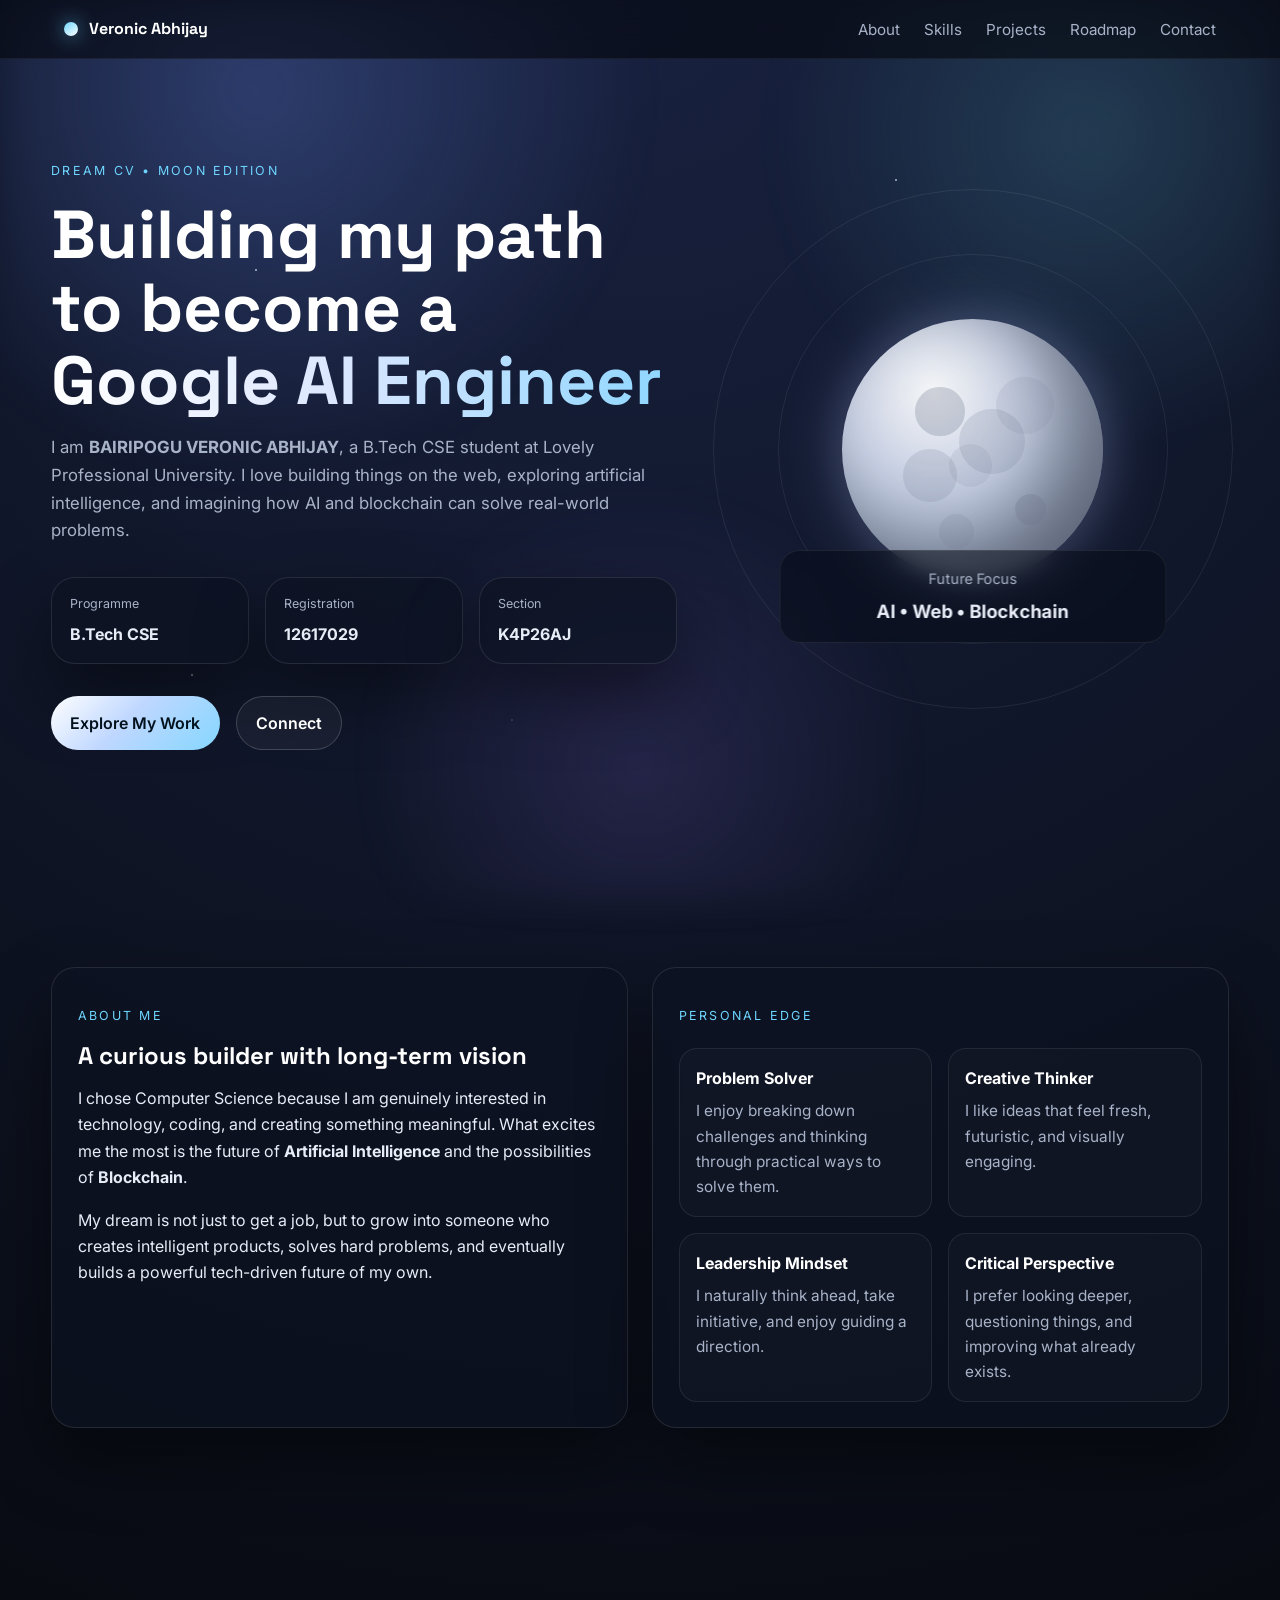
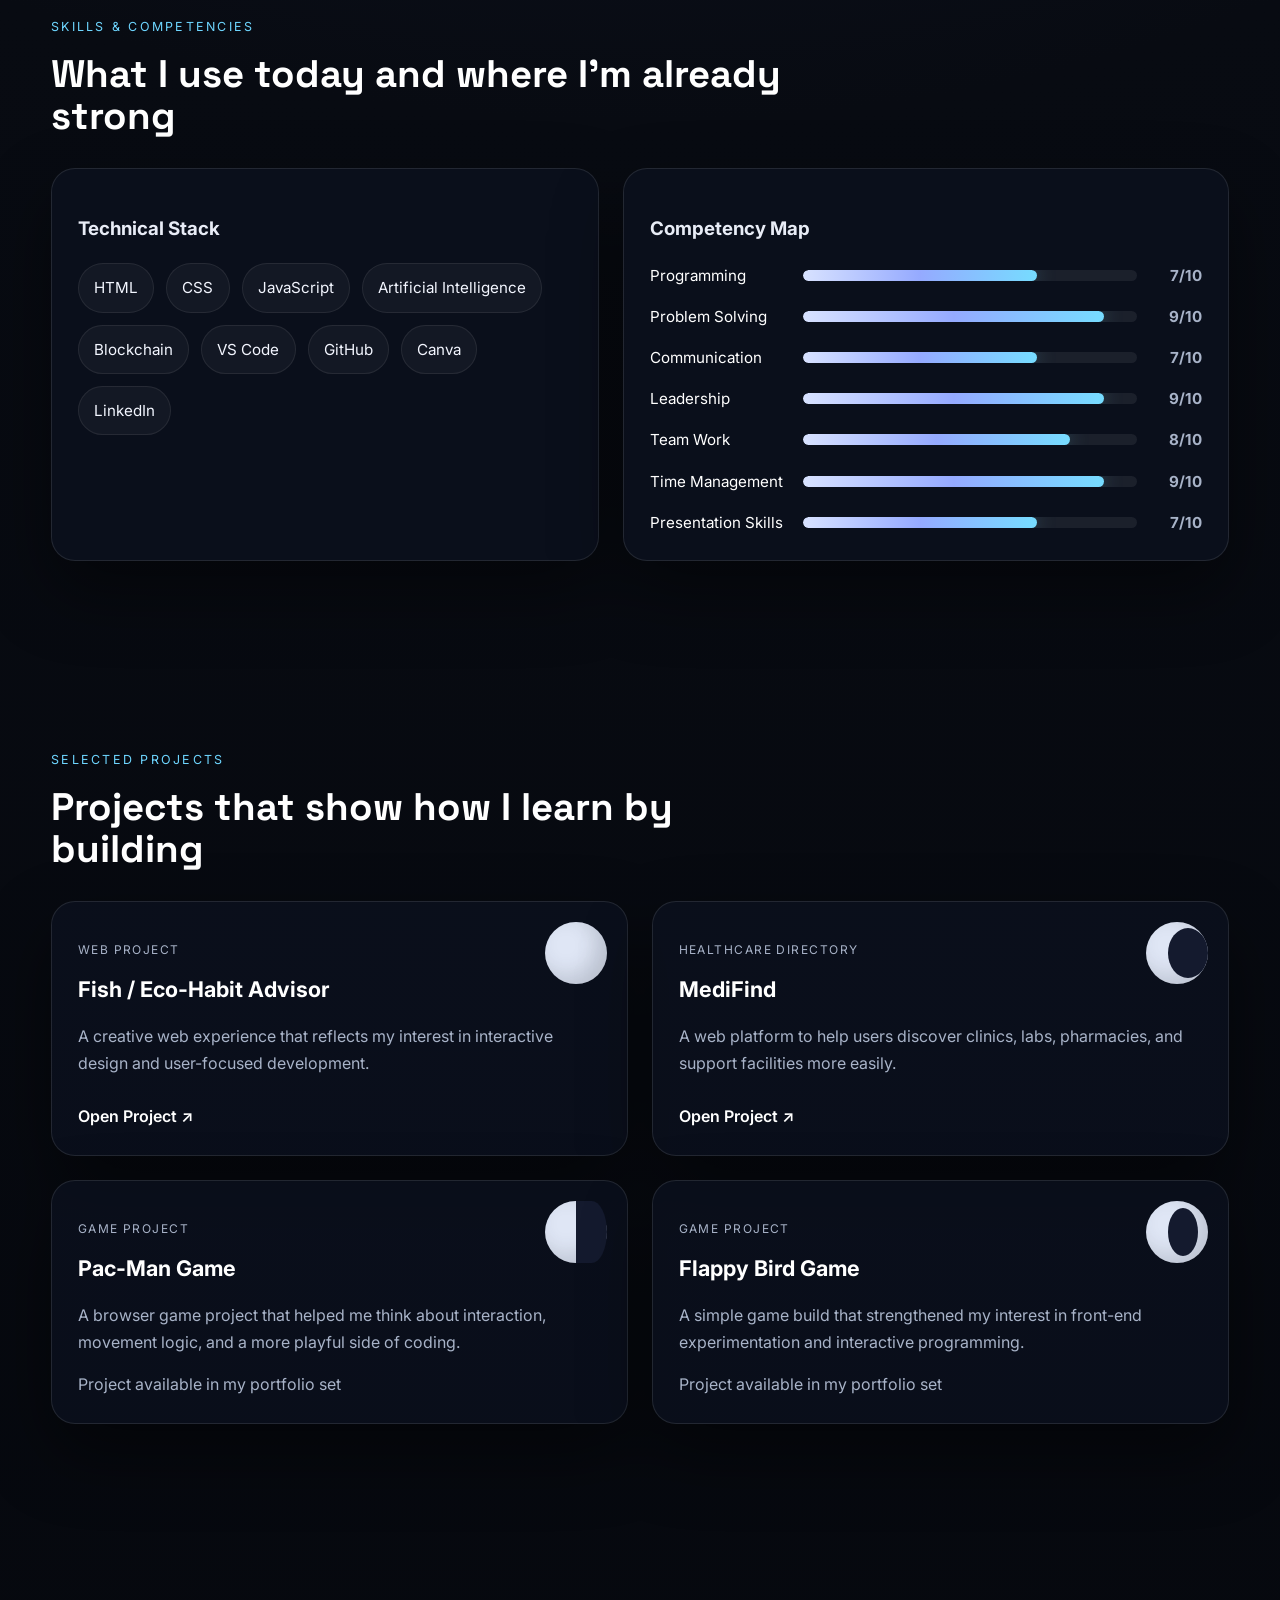
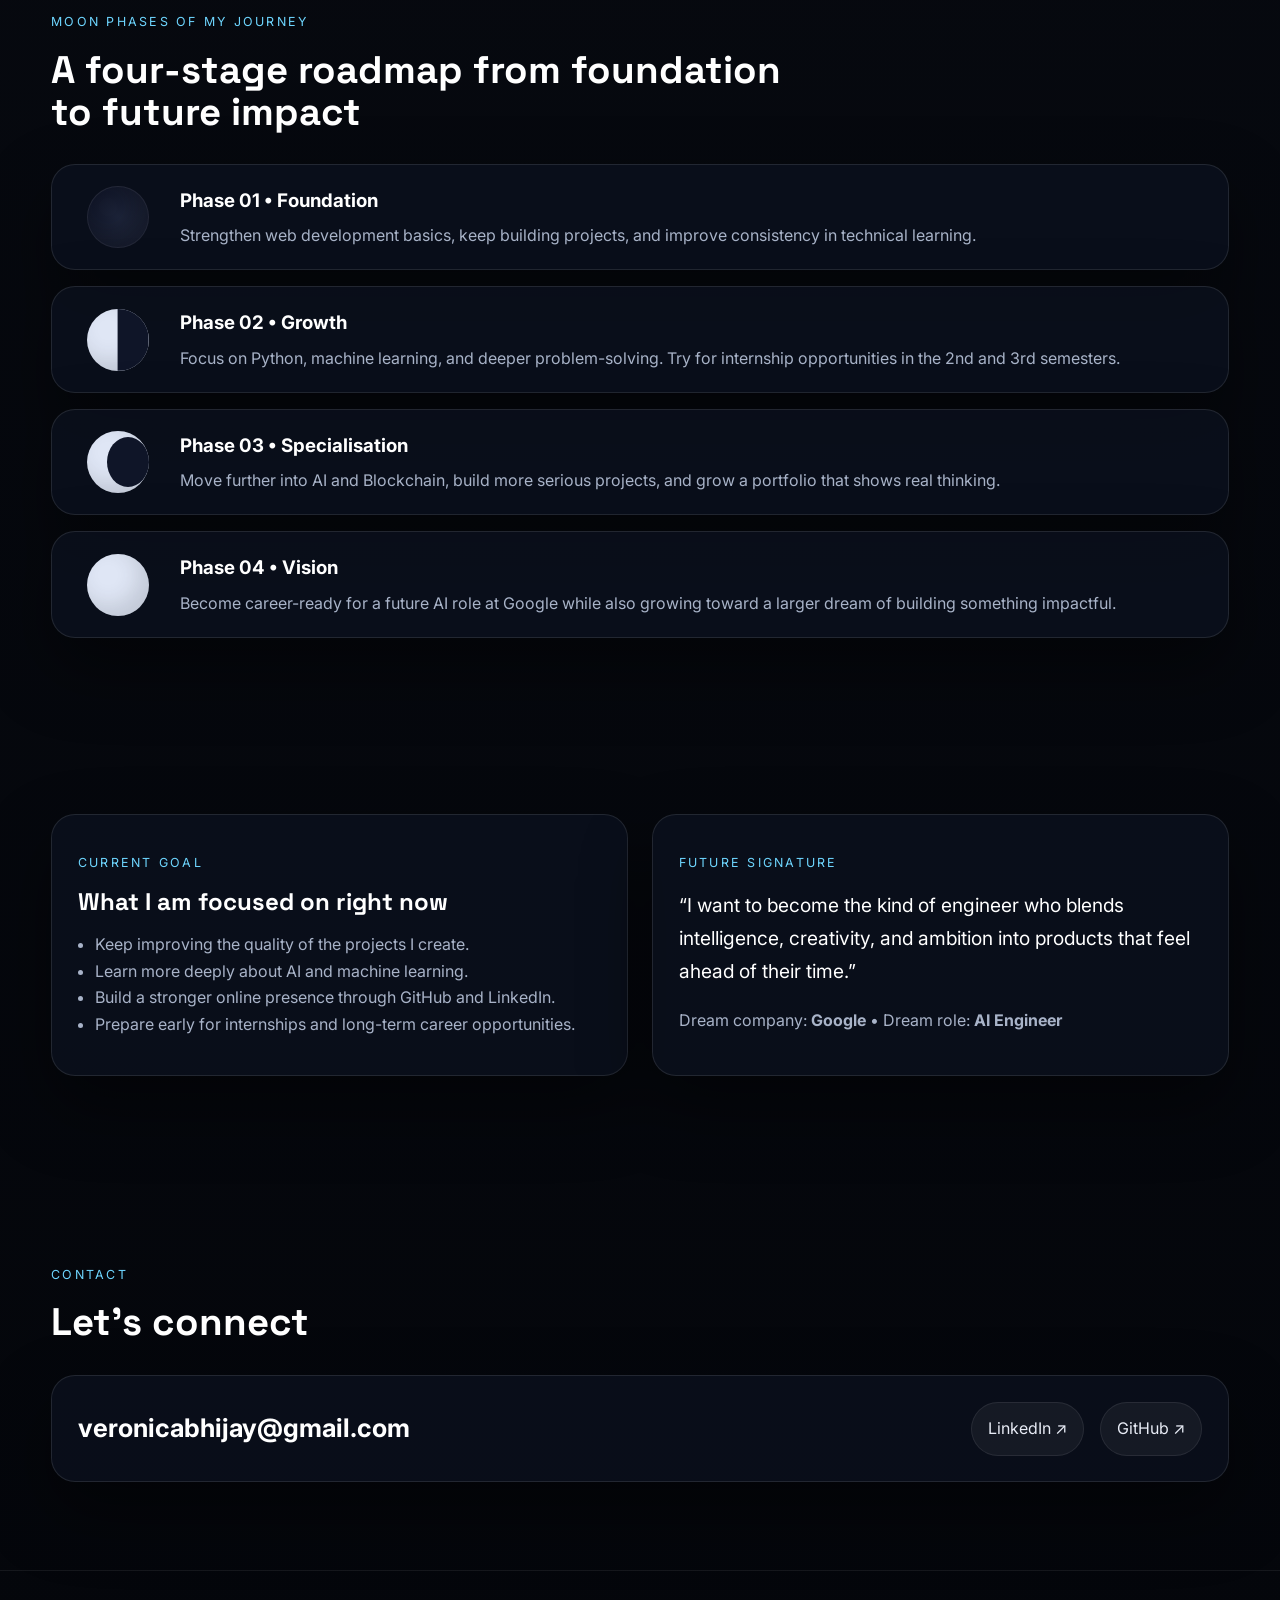
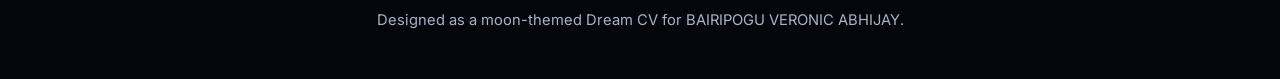
==== moon-cv/index.html @ c27b859c "Publish Veronic's Moon CV portfolio on GitHub Pages" ====
<!DOCTYPE html>
<html lang="en">
<head>
  <meta charset="UTF-8" />
  <meta name="viewport" content="width=device-width, initial-scale=1.0" />
  <title>Veronic Abhijay | Moon CV</title>
  <meta name="description" content="A moon-themed personal CV website for Bairipogu Veronic Abhijay, aspiring AI Engineer." />
  <link rel="preconnect" href="https://fonts.googleapis.com">
  <link rel="preconnect" href="https://fonts.gstatic.com" crossorigin>
  <link href="https://fonts.googleapis.com/css2?family=Inter:wght@300;400;500;600;700;800&family=Space+Grotesk:wght@500;700&display=swap" rel="stylesheet">
  <link rel="stylesheet" href="styles.css" />
</head>
<body>
  <div class="starfield"></div>
  <div class="nebula"></div>

  <header class="site-header">
    <a href="#home" class="brand">
      <span class="brand-dot"></span>
      <span>Veronic Abhijay</span>
    </a>
    <button class="nav-toggle" aria-label="Open menu">☰</button>
    <nav class="nav">
      <a href="#about">About</a>
      <a href="#skills">Skills</a>
      <a href="#projects">Projects</a>
      <a href="#roadmap">Roadmap</a>
      <a href="#contact">Contact</a>
    </nav>
  </header>

  <main>
    <section class="hero section" id="home">
      <div class="hero-copy reveal">
        <p class="eyebrow">Dream CV • Moon Edition</p>
        <h1>
          Building my path to become a
          <span>Google AI Engineer</span>
        </h1>
        <p class="lead">
          I am <strong>BAIRIPOGU VERONIC ABHIJAY</strong>, a B.Tech CSE student at Lovely Professional University.
          I love building things on the web, exploring artificial intelligence, and imagining how AI and blockchain can solve real-world problems.
        </p>
        <div class="hero-meta">
          <div>
            <span class="meta-label">Programme</span>
            <strong>B.Tech CSE</strong>
          </div>
          <div>
            <span class="meta-label">Registration</span>
            <strong>12617029</strong>
          </div>
          <div>
            <span class="meta-label">Section</span>
            <strong>K4P26AJ</strong>
          </div>
        </div>
        <div class="hero-actions">
          <a class="btn btn-primary" href="#projects">Explore My Work</a>
          <a class="btn btn-secondary" href="#contact">Connect</a>
        </div>
      </div>

      <div class="moon-stage reveal">
        <div class="orbital-ring orbital-ring-1"></div>
        <div class="orbital-ring orbital-ring-2"></div>
        <div class="moon-card">
          <div class="moon-glow"></div>
          <div class="moon"></div>
          <div class="moon-caption">
            <p>Future Focus</p>
            <h2>AI • Web • Blockchain</h2>
          </div>
        </div>
      </div>
    </section>

    <section class="section split-section" id="about">
      <div class="panel reveal">
        <p class="eyebrow">About Me</p>
        <h2>A curious builder with long-term vision</h2>
        <p>
          I chose Computer Science because I am genuinely interested in technology, coding, and creating something meaningful.
          What excites me the most is the future of <strong>Artificial Intelligence</strong> and the possibilities of <strong>Blockchain</strong>.
        </p>
        <p>
          My dream is not just to get a job, but to grow into someone who creates intelligent products, solves hard problems,
          and eventually builds a powerful tech-driven future of my own.
        </p>
      </div>
      <div class="panel reveal">
        <p class="eyebrow">Personal Edge</p>
        <div class="trait-grid">
          <article>
            <h3>Problem Solver</h3>
            <p>I enjoy breaking down challenges and thinking through practical ways to solve them.</p>
          </article>
          <article>
            <h3>Creative Thinker</h3>
            <p>I like ideas that feel fresh, futuristic, and visually engaging.</p>
          </article>
          <article>
            <h3>Leadership Mindset</h3>
            <p>I naturally think ahead, take initiative, and enjoy guiding a direction.</p>
          </article>
          <article>
            <h3>Critical Perspective</h3>
            <p>I prefer looking deeper, questioning things, and improving what already exists.</p>
          </article>
        </div>
      </div>
    </section>

    <section class="section" id="skills">
      <div class="section-head reveal">
        <p class="eyebrow">Skills & Competencies</p>
        <h2>What I use today and where I’m already strong</h2>
      </div>
      <div class="skills-layout">
        <div class="panel reveal">
          <h3>Technical Stack</h3>
          <div class="tags">
            <span>HTML</span>
            <span>CSS</span>
            <span>JavaScript</span>
            <span>Artificial Intelligence</span>
            <span>Blockchain</span>
            <span>VS Code</span>
            <span>GitHub</span>
            <span>Canva</span>
            <span>LinkedIn</span>
          </div>
        </div>
        <div class="panel reveal">
          <h3>Competency Map</h3>
          <div class="bars">
            <div class="bar"><span>Programming</span><div><i style="width:70%"></i></div><strong>7/10</strong></div>
            <div class="bar"><span>Problem Solving</span><div><i style="width:90%"></i></div><strong>9/10</strong></div>
            <div class="bar"><span>Communication</span><div><i style="width:70%"></i></div><strong>7/10</strong></div>
            <div class="bar"><span>Leadership</span><div><i style="width:90%"></i></div><strong>9/10</strong></div>
            <div class="bar"><span>Team Work</span><div><i style="width:80%"></i></div><strong>8/10</strong></div>
            <div class="bar"><span>Time Management</span><div><i style="width:90%"></i></div><strong>9/10</strong></div>
            <div class="bar"><span>Presentation Skills</span><div><i style="width:70%"></i></div><strong>7/10</strong></div>
          </div>
        </div>
      </div>
    </section>

    <section class="section" id="projects">
      <div class="section-head reveal">
        <p class="eyebrow">Selected Projects</p>
        <h2>Projects that show how I learn by building</h2>
      </div>
      <div class="project-grid">
        <article class="project-card reveal">
          <div class="project-phase phase-full"></div>
          <p class="project-type">Web Project</p>
          <h3>Fish / Eco-Habit Advisor</h3>
          <p>A creative web experience that reflects my interest in interactive design and user-focused development.</p>
          <a href="https://fish-mauve.vercel.app" target="_blank" rel="noreferrer">Open Project ↗</a>
        </article>
        <article class="project-card reveal">
          <div class="project-phase phase-gibbous"></div>
          <p class="project-type">Healthcare Directory</p>
          <h3>MediFind</h3>
          <p>A web platform to help users discover clinics, labs, pharmacies, and support facilities more easily.</p>
          <a href="https://nic7l.github.io/medifind/index.html" target="_blank" rel="noreferrer">Open Project ↗</a>
        </article>
        <article class="project-card reveal">
          <div class="project-phase phase-half"></div>
          <p class="project-type">Game Project</p>
          <h3>Pac-Man Game</h3>
          <p>A browser game project that helped me think about interaction, movement logic, and a more playful side of coding.</p>
          <span class="muted">Project available in my portfolio set</span>
        </article>
        <article class="project-card reveal">
          <div class="project-phase phase-crescent"></div>
          <p class="project-type">Game Project</p>
          <h3>Flappy Bird Game</h3>
          <p>A simple game build that strengthened my interest in front-end experimentation and interactive programming.</p>
          <span class="muted">Project available in my portfolio set</span>
        </article>
      </div>
    </section>

    <section class="section" id="roadmap">
      <div class="section-head reveal">
        <p class="eyebrow">Moon Phases of My Journey</p>
        <h2>A four-stage roadmap from foundation to future impact</h2>
      </div>
      <div class="timeline">
        <article class="timeline-step reveal">
          <div class="timeline-moon moon-new"></div>
          <div>
            <h3>Phase 01 • Foundation</h3>
            <p>Strengthen web development basics, keep building projects, and improve consistency in technical learning.</p>
          </div>
        </article>
        <article class="timeline-step reveal">
          <div class="timeline-moon moon-quarter"></div>
          <div>
            <h3>Phase 02 • Growth</h3>
            <p>Focus on Python, machine learning, and deeper problem-solving. Try for internship opportunities in the 2nd and 3rd semesters.</p>
          </div>
        </article>
        <article class="timeline-step reveal">
          <div class="timeline-moon moon-gibbous"></div>
          <div>
            <h3>Phase 03 • Specialisation</h3>
            <p>Move further into AI and Blockchain, build more serious projects, and grow a portfolio that shows real thinking.</p>
          </div>
        </article>
        <article class="timeline-step reveal">
          <div class="timeline-moon moon-full"></div>
          <div>
            <h3>Phase 04 • Vision</h3>
            <p>Become career-ready for a future AI role at Google while also growing toward a larger dream of building something impactful.</p>
          </div>
        </article>
      </div>
    </section>

    <section class="section split-section">
      <div class="panel reveal">
        <p class="eyebrow">Current Goal</p>
        <h2>What I am focused on right now</h2>
        <ul class="clean-list">
          <li>Keep improving the quality of the projects I create.</li>
          <li>Learn more deeply about AI and machine learning.</li>
          <li>Build a stronger online presence through GitHub and LinkedIn.</li>
          <li>Prepare early for internships and long-term career opportunities.</li>
        </ul>
      </div>
      <div class="panel reveal">
        <p class="eyebrow">Future Signature</p>
        <blockquote>
          “I want to become the kind of engineer who blends intelligence, creativity, and ambition into products that feel ahead of their time.”
        </blockquote>
        <p class="muted block-space">Dream company: <strong>Google</strong> • Dream role: <strong>AI Engineer</strong></p>
      </div>
    </section>

    <section class="section" id="contact">
      <div class="section-head reveal">
        <p class="eyebrow">Contact</p>
        <h2>Let’s connect</h2>
      </div>
      <div class="contact-panel panel reveal">
        <a href="mailto:veronicabhijay@gmail.com" class="contact-link">veronicabhijay@gmail.com</a>
        <div class="contact-links">
          <a href="https://www.linkedin.com/in/veronic-abhijay-b9585844a" target="_blank" rel="noreferrer">LinkedIn ↗</a>
          <a href="https://github.com/nic7L" target="_blank" rel="noreferrer">GitHub ↗</a>
        </div>
      </div>
    </section>
  </main>

  <footer class="site-footer">
    <p>Designed as a moon-themed Dream CV for BAIRIPOGU VERONIC ABHIJAY.</p>
  </footer>

  <script src="script.js"></script>
</body>
</html>
---- moon-cv/styles.css ----
:root{--bg:#05070d;--panel:rgba(13,18,33,.68);--panel-border:rgba(255,255,255,.1);--text:#e8ecf6;--muted:#a8b3c8;--accent:#c9d8ff;--accent2:#90a8ff;--accent3:#6ed6ff;--shadow:0 30px 70px rgba(0,0,0,.45)}
*{box-sizing:border-box}
html{scroll-behavior:smooth}
body{margin:0;font-family:'Inter',system-ui,sans-serif;background:radial-gradient(circle at top,#18213f 0%,#080b12 35%,#04060b 100%);color:var(--text);line-height:1.65;overflow-x:hidden}
a{color:inherit;text-decoration:none}
.starfield,.nebula{position:fixed;inset:0;pointer-events:none;z-index:-2}
.starfield{background-image:radial-gradient(2px 2px at 20% 30%,rgba(255,255,255,.7) 40%,transparent 50%),radial-gradient(1.8px 1.8px at 70% 20%,rgba(255,255,255,.65) 40%,transparent 50%),radial-gradient(1.5px 1.5px at 40% 80%,rgba(255,255,255,.55) 40%,transparent 50%),radial-gradient(1.2px 1.2px at 85% 55%,rgba(255,255,255,.55) 40%,transparent 50%),radial-gradient(1.8px 1.8px at 15% 75%,rgba(255,255,255,.45) 40%,transparent 50%),radial-gradient(1.2px 1.2px at 55% 45%,rgba(255,255,255,.55) 40%,transparent 50%);opacity:.8}
.nebula{z-index:-1;background:radial-gradient(circle at 20% 10%,rgba(111,147,255,.28),transparent 30%),radial-gradient(circle at 85% 15%,rgba(114,233,255,.16),transparent 24%),radial-gradient(circle at 50% 85%,rgba(160,120,255,.14),transparent 28%);filter:blur(18px)}
.site-header{position:sticky;top:0;z-index:30;display:flex;align-items:center;justify-content:space-between;padding:1rem 5vw;background:rgba(4,6,11,.58);backdrop-filter:blur(16px);border-bottom:1px solid rgba(255,255,255,.06)}
.brand{display:inline-flex;gap:.7rem;align-items:center;font-family:'Space Grotesk',sans-serif;font-weight:700;color:#fff}
.brand-dot{width:.85rem;height:.85rem;border-radius:999px;background:linear-gradient(145deg,var(--accent3),#fff);box-shadow:0 0 20px rgba(110,214,255,.7)}
.nav{display:flex;gap:1.5rem}.nav a{color:var(--muted);font-size:.95rem}.nav a:hover{color:#fff}.nav-toggle{display:none}
.section{width:min(1180px,92vw);margin:0 auto;padding:5.5rem 0}
.hero{display:grid;grid-template-columns:1.1fr .9fr;gap:2.5rem;align-items:center;min-height:calc(100vh - 80px);padding-top:3rem}
.eyebrow{text-transform:uppercase;letter-spacing:.18em;font-size:.78rem;color:var(--accent3);margin-bottom:1rem}
.hero h1,.section-head h2,.panel h2{font-family:'Space Grotesk',sans-serif;color:#fff;line-height:1.08;margin:0}
.hero h1{font-size:clamp(2.9rem,5.3vw,5.8rem)}
.hero h1 span{display:block;background:linear-gradient(90deg,#fff 0%,#dce7ff 45%,#8dd6ff 100%);-webkit-background-clip:text;-webkit-text-fill-color:transparent}
.lead{color:var(--muted);max-width:64ch;font-size:1.05rem}
.hero-meta{display:grid;grid-template-columns:repeat(3,minmax(0,1fr));gap:1rem;margin:2rem 0}
.hero-meta>div,.panel,.project-card,.timeline-step{background:var(--panel);border:1px solid var(--panel-border);border-radius:24px;box-shadow:var(--shadow)}
.hero-meta>div{padding:1rem 1.1rem}
.meta-label{display:block;font-size:.78rem;color:var(--muted);margin-bottom:.4rem}
.hero-actions{display:flex;gap:1rem;flex-wrap:wrap}
.btn{display:inline-flex;align-items:center;justify-content:center;min-height:50px;padding:.8rem 1.2rem;border-radius:999px;font-weight:600;transition:transform .25s ease,background .25s ease}
.btn:hover{transform:translateY(-2px)}
.btn-primary{color:#03111d;background:linear-gradient(135deg,#fff 0%,#bfd7ff 45%,#84d7ff 100%)}
.btn-secondary{color:#fff;border:1px solid rgba(255,255,255,.18);background:rgba(255,255,255,.04)}
.moon-stage{display:grid;place-items:center;position:relative;min-height:520px}
.orbital-ring{position:absolute;border-radius:999px;border:1px solid rgba(255,255,255,.08)}
.orbital-ring-1{width:390px;height:390px}.orbital-ring-2{width:520px;height:520px}
.moon-card{position:relative;width:min(450px,100%);aspect-ratio:1;display:grid;place-items:center}
.moon-glow{position:absolute;width:68%;height:68%;border-radius:999px;background:radial-gradient(circle,rgba(199,215,255,.35),rgba(143,165,255,.06) 65%,transparent 74%);filter:blur(12px)}
.moon{width:58%;aspect-ratio:1;border-radius:50%;position:relative;background:radial-gradient(circle at 35% 28%,rgba(255,255,255,.95),rgba(201,210,230,.98) 38%,#a7b4c9 60%,#6a7389 100%);box-shadow:inset -38px -28px 70px rgba(67,73,90,.58),0 0 70px rgba(196,210,255,.2)}
.moon:before,.moon:after{content:"";position:absolute;border-radius:50%;background:rgba(106,115,137,.28)}
.moon:before{width:19%;height:19%;top:26%;left:28%;box-shadow:52px 30px 0 8px rgba(106,115,137,.18),-10px 64px 0 2px rgba(106,115,137,.18),85px -6px 0 4px rgba(106,115,137,.12)}
.moon:after{width:12%;height:12%;bottom:21%;right:22%;box-shadow:-60px -44px 0 6px rgba(106,115,137,.12),-74px 22px 0 2px rgba(106,115,137,.15)}
.moon-caption{position:absolute;bottom:7%;left:50%;transform:translateX(-50%);width:86%;text-align:center;padding:1rem 1.2rem;background:rgba(7,12,23,.54);border:1px solid rgba(255,255,255,.08);border-radius:20px;backdrop-filter:blur(10px)}
.moon-caption p{margin:0 0 .3rem;color:var(--muted);font-size:.9rem}.moon-caption h2{margin:0;font-size:1.15rem}
.split-section{display:grid;grid-template-columns:repeat(2,minmax(0,1fr));gap:1.5rem}
.panel{padding:1.6rem}.section-head{max-width:740px;margin-bottom:2rem}.section-head h2{font-size:clamp(2rem,3vw,3rem)}
.trait-grid{display:grid;grid-template-columns:repeat(2,minmax(0,1fr));gap:1rem;margin-top:1.3rem}
.trait-grid article{padding:1rem;border-radius:18px;border:1px solid rgba(255,255,255,.08);background:rgba(255,255,255,.02)}
.trait-grid h3{margin:0 0 .45rem;color:#fff;font-size:1rem}.trait-grid p{margin:0;color:var(--muted);font-size:.96rem}
.skills-layout{display:grid;grid-template-columns:.95fr 1.05fr;gap:1.5rem}
.tags{display:flex;flex-wrap:wrap;gap:.75rem;margin-top:1rem}
.tags span{padding:.7rem .95rem;border-radius:999px;background:rgba(255,255,255,.04);border:1px solid rgba(255,255,255,.08);color:#f3f6ff;font-size:.95rem}
.bars{display:grid;gap:1rem;margin-top:1rem}
.bar{display:grid;grid-template-columns:140px 1fr 52px;align-items:center;gap:.8rem}
.bar span,.bar strong{font-size:.95rem}.bar span{color:#fff}
.bar div{height:11px;background:rgba(255,255,255,.07);border-radius:999px;overflow:hidden}
.bar i{display:block;height:100%;background:linear-gradient(90deg,#d8e2ff,#95aaff,#76dcff);border-radius:inherit;box-shadow:0 0 20px rgba(118,220,255,.35)}
.bar strong{color:var(--muted);text-align:right}
.project-grid{display:grid;grid-template-columns:repeat(2,minmax(0,1fr));gap:1.5rem}
.project-card{position:relative;overflow:hidden;padding:1.6rem}
.project-type{color:var(--accent3);text-transform:uppercase;letter-spacing:.12em;font-size:.75rem}
.project-card h3{margin:.2rem 0 .7rem;font-size:1.35rem;color:#fff}
.project-card p{color:var(--muted)}.project-card a{display:inline-flex;margin-top:.7rem;color:#fff;font-weight:600}
.muted{color:var(--muted)}
.project-phase{position:absolute;right:1.25rem;top:1.25rem;width:62px;aspect-ratio:1;border-radius:50%;background:#dfe6f5;box-shadow:inset -10px -8px 20px rgba(48,53,65,.18)}
.phase-crescent:after,.phase-half:after,.phase-gibbous:after{content:"";position:absolute;border-radius:50%;background:#141a2e}
.phase-crescent:after{inset:7px 10px 7px 22px}.phase-half:after{inset:0 0 0 50%;border-top-left-radius:0;border-bottom-left-radius:0}.phase-gibbous:after{inset:6px 0 6px 22px}
.timeline{display:grid;gap:1rem}
.timeline-step{display:grid;grid-template-columns:86px 1fr;gap:1.2rem;padding:1.3rem 1.4rem;align-items:center}
.timeline-step h3{margin:0 0 .35rem;color:#fff}.timeline-step p{margin:0;color:var(--muted)}
.timeline-moon{width:62px;aspect-ratio:1;border-radius:50%;position:relative;background:#dfe6f5;box-shadow:inset -10px -10px 20px rgba(48,53,65,.16);justify-self:center}
.moon-new{background:radial-gradient(circle,#1c2338 0%,#0c1020 100%);border:1px solid rgba(255,255,255,.08)}
.moon-quarter:after,.moon-gibbous:after{content:"";position:absolute;inset:0;border-radius:50%;background:#0f1528}
.moon-quarter:after{clip-path:inset(0 0 0 50%)}.moon-gibbous:after{inset:6px 0 6px 20px}
.clean-list{margin:1rem 0 0;padding-left:1.1rem;color:var(--muted)}
blockquote{margin:0;font-size:1.2rem;color:#fff;line-height:1.7}.block-space{margin-top:1.25rem}
.contact-panel{display:flex;align-items:center;justify-content:space-between;gap:1rem}
.contact-link{font-size:clamp(1.2rem,2vw,1.8rem);font-weight:700;color:#fff;word-break:break-word}
.contact-links{display:flex;gap:1rem;flex-wrap:wrap}
.contact-links a{padding:.8rem 1rem;border-radius:999px;background:rgba(255,255,255,.05);border:1px solid rgba(255,255,255,.08)}
.site-footer{border-top:1px solid rgba(255,255,255,.07);padding:1.4rem 5vw 2rem;text-align:center;color:var(--muted);font-size:.92rem}
.reveal{opacity:0;transform:translateY(20px);transition:opacity .7s ease,transform .7s ease}
.reveal.visible{opacity:1;transform:translateY(0)}
@media(max-width:980px){.hero,.split-section,.skills-layout,.project-grid{grid-template-columns:1fr}.hero{min-height:auto}.moon-stage{order:-1;min-height:420px}.hero-meta{grid-template-columns:1fr}.contact-panel{flex-direction:column;align-items:flex-start}}
@media(max-width:760px){.nav-toggle{display:inline-flex;background:transparent;border:0;color:#fff;font-size:1.4rem}.nav{position:absolute;top:calc(100% + 8px);right:5vw;display:none;flex-direction:column;min-width:200px;padding:1rem;border-radius:18px;background:rgba(10,16,32,.96);border:1px solid rgba(255,255,255,.08)}.nav.open{display:flex}.trait-grid{grid-template-columns:1fr}.bar{grid-template-columns:1fr;gap:.45rem}.bar strong{text-align:left}.timeline-step{grid-template-columns:1fr;justify-items:start}}
@media(prefers-reduced-motion:reduce){html{scroll-behavior:auto}.reveal{opacity:1;transform:none;transition:none}.btn{transition:none}}
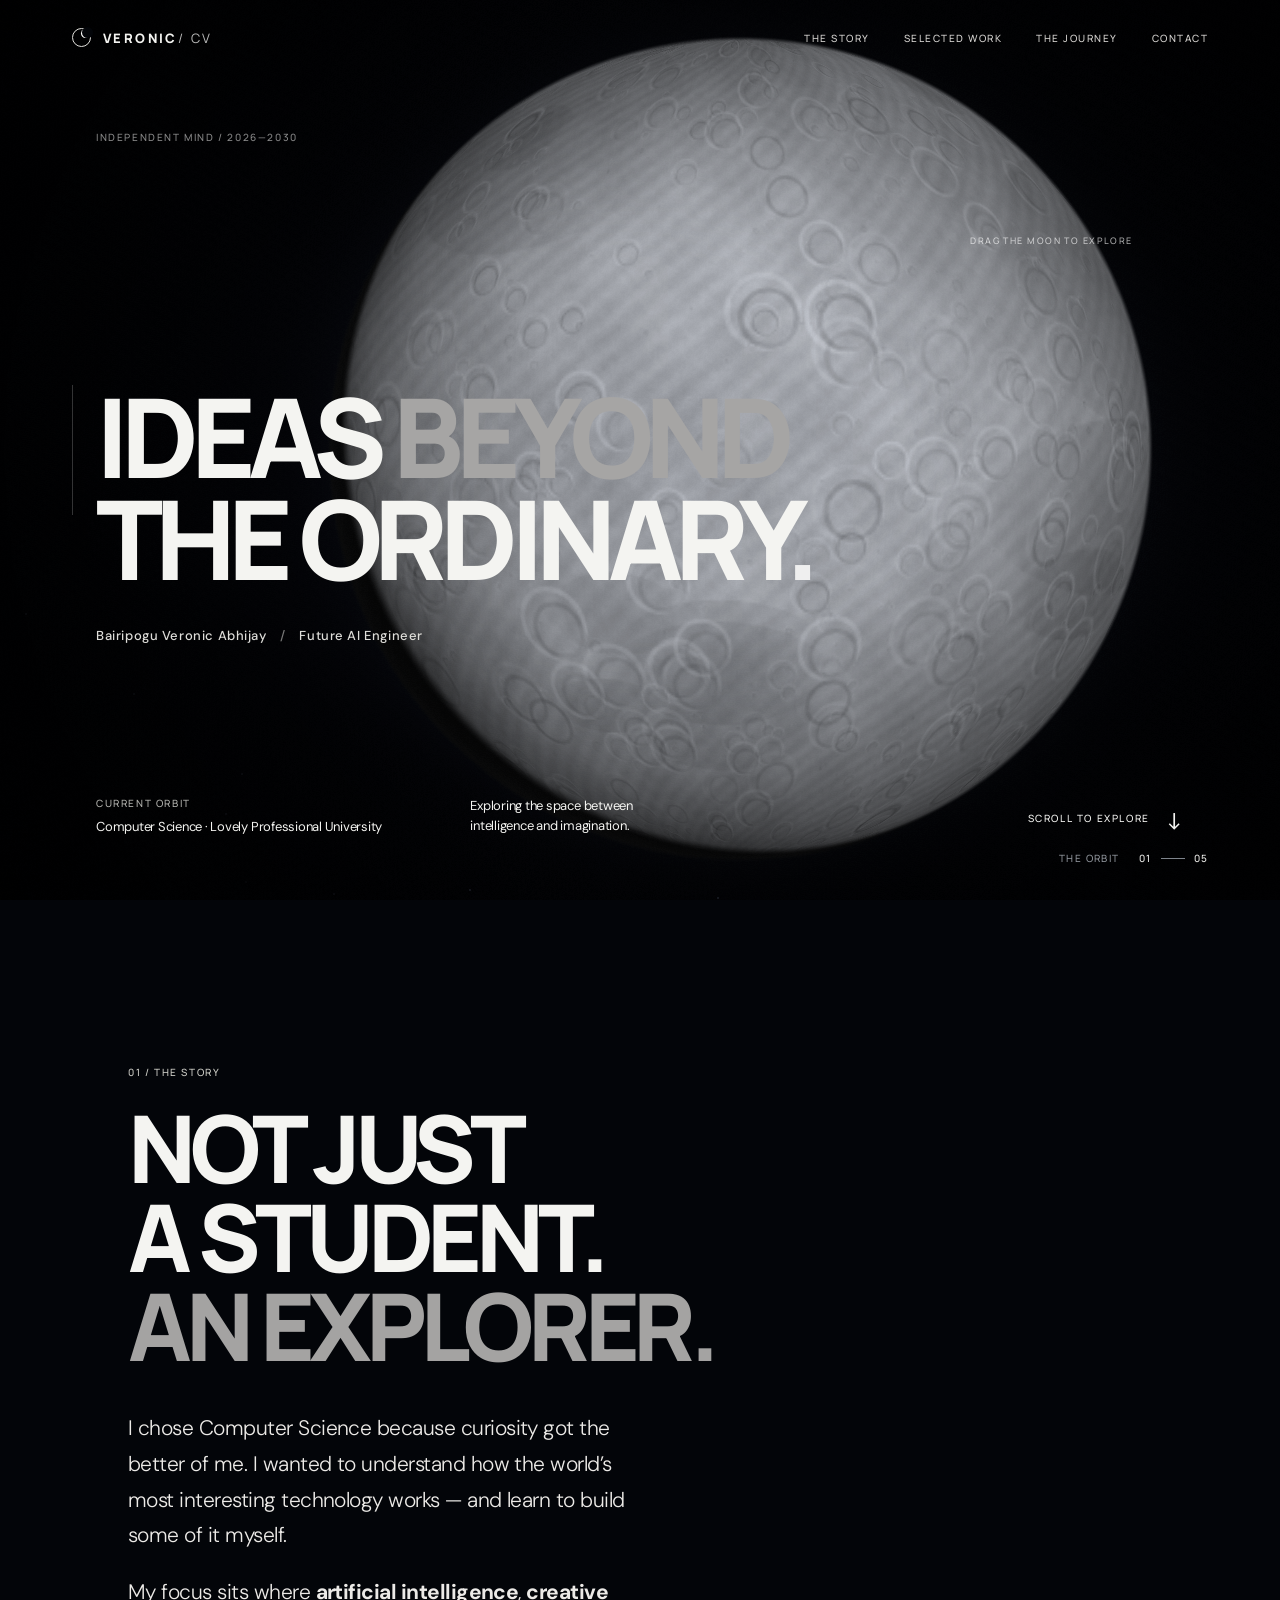
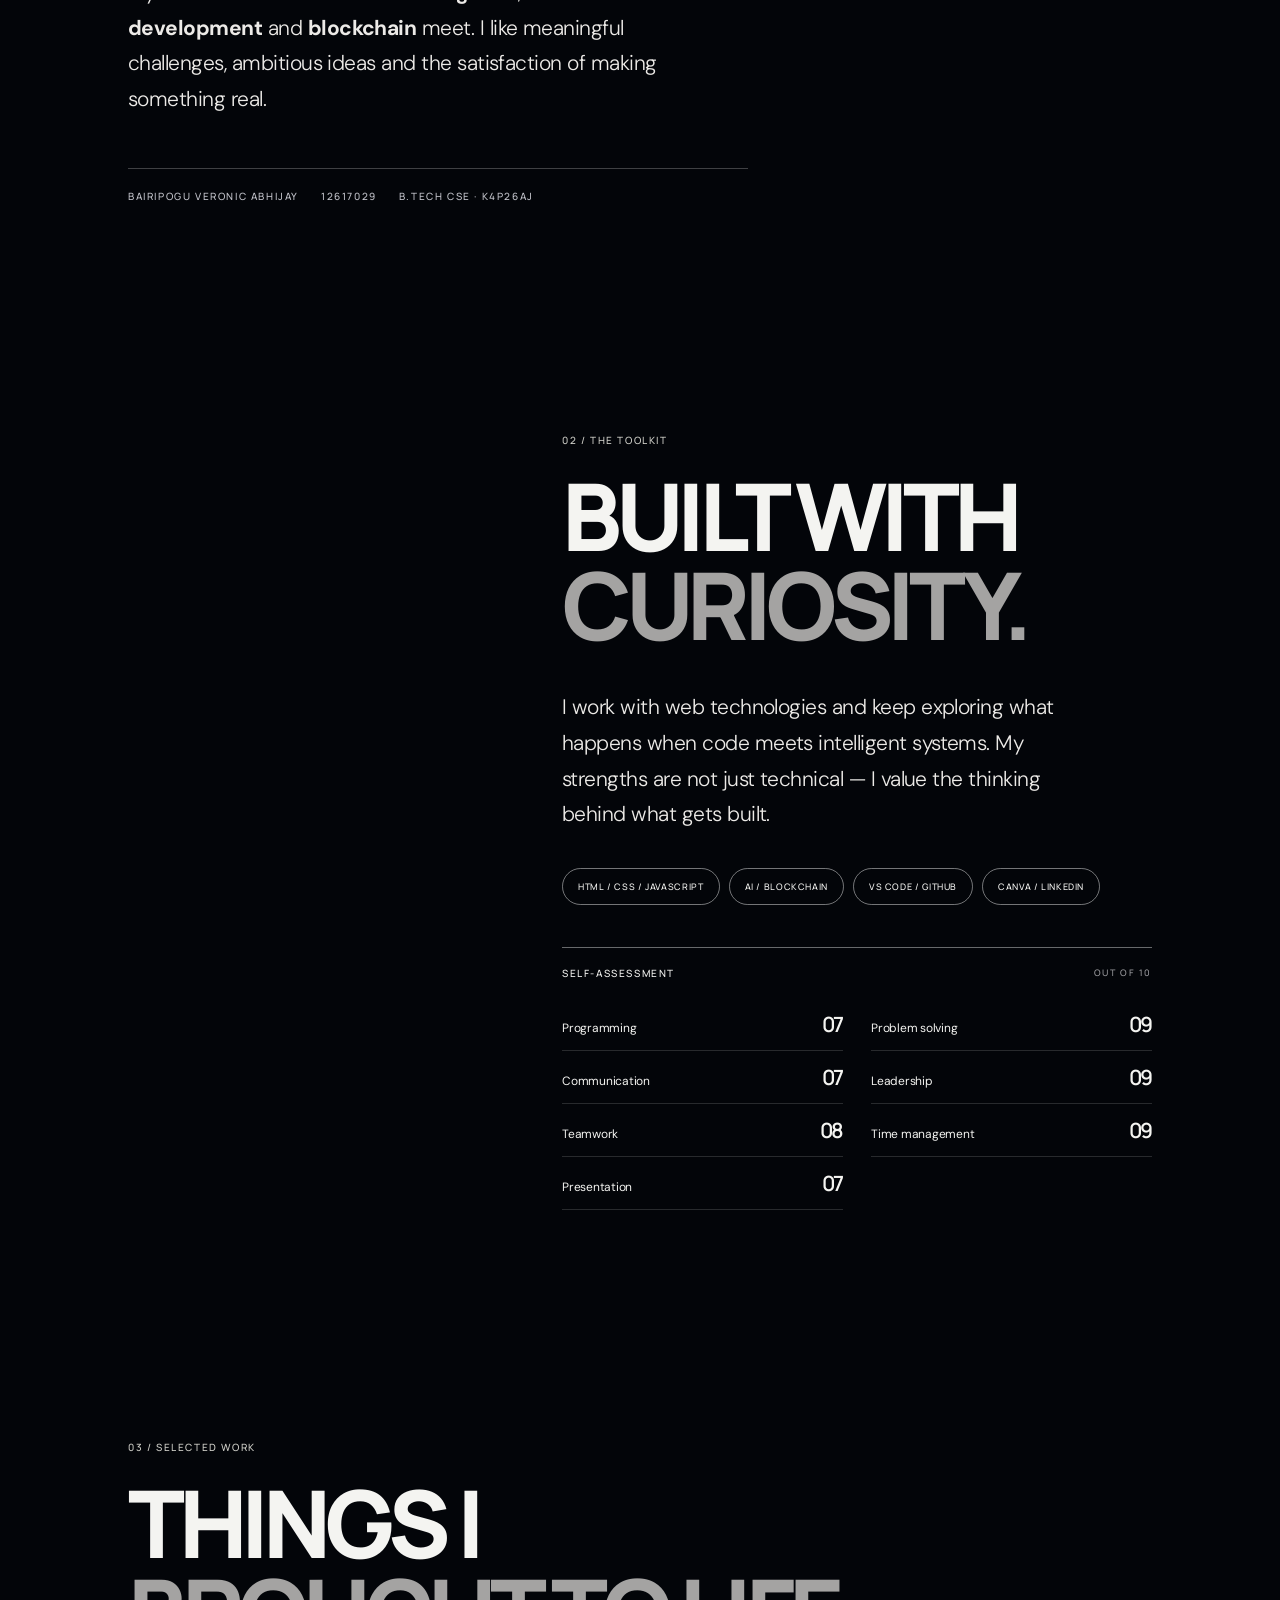
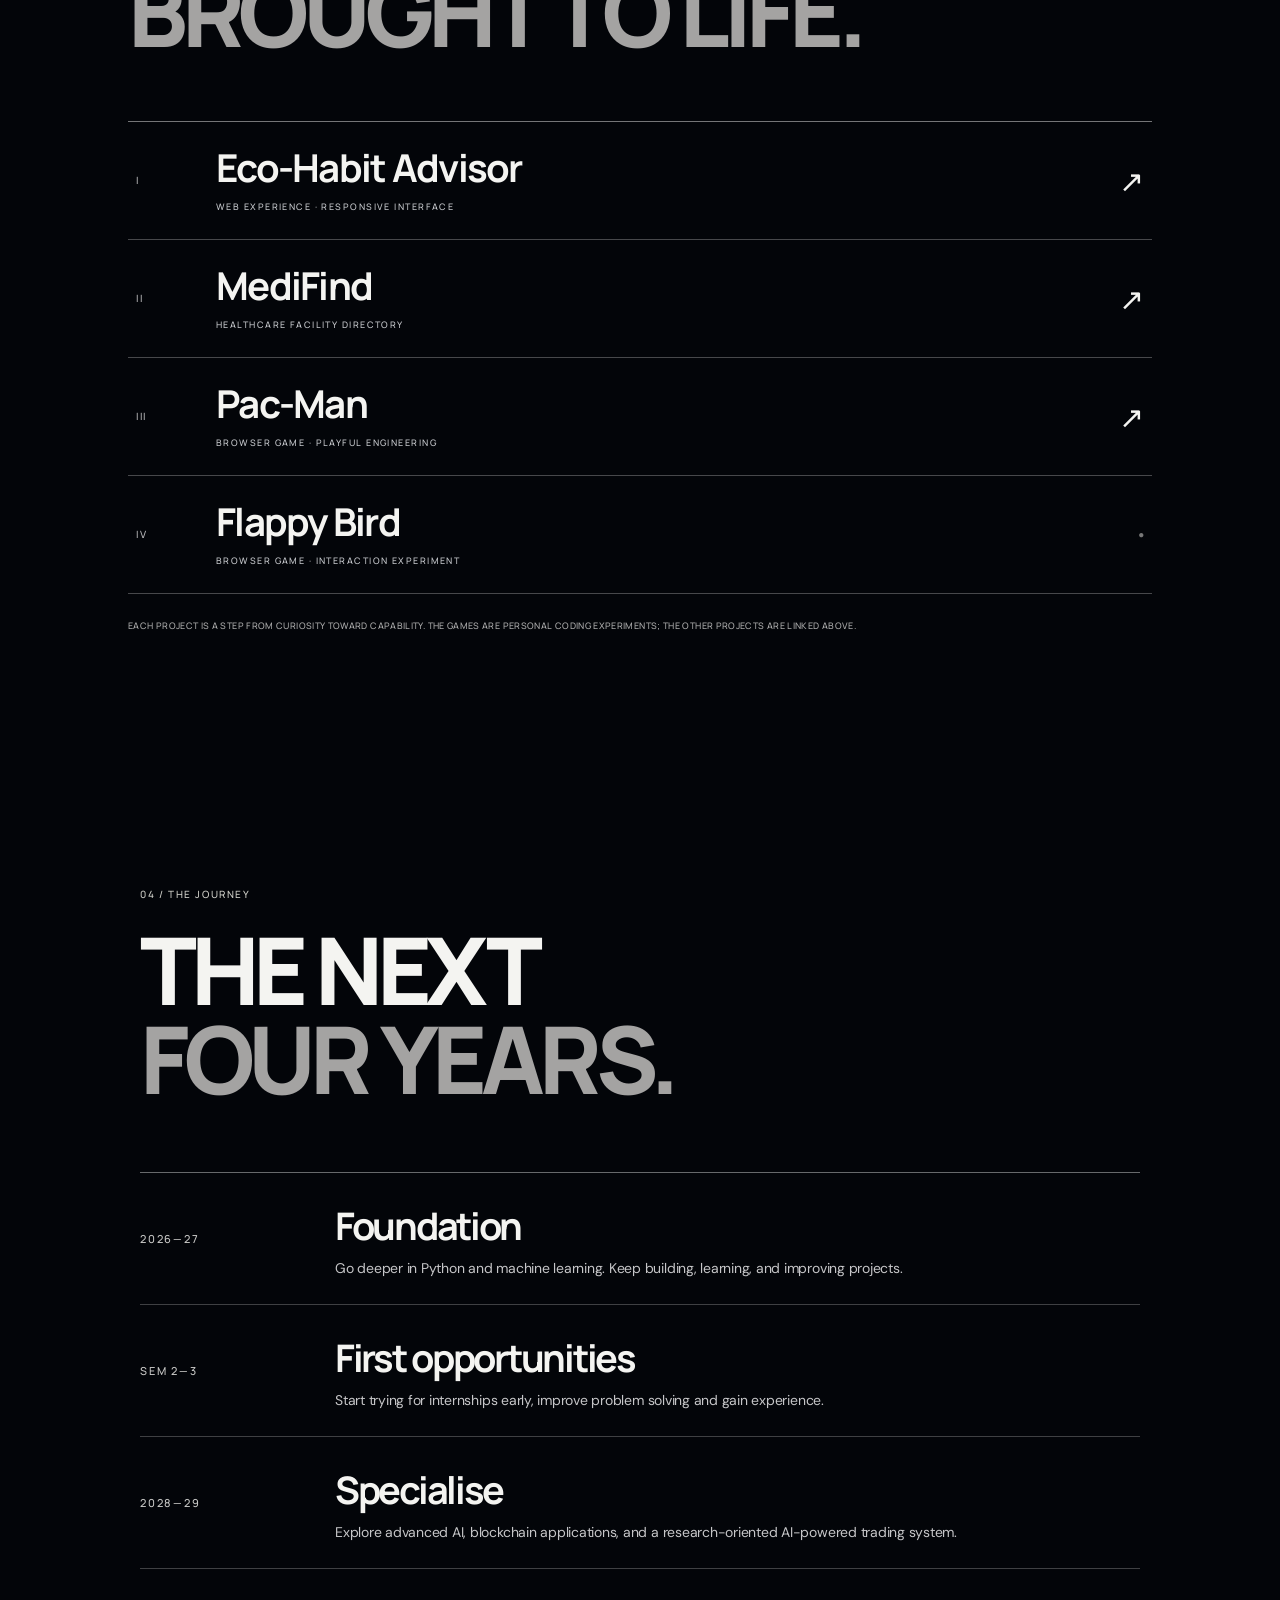
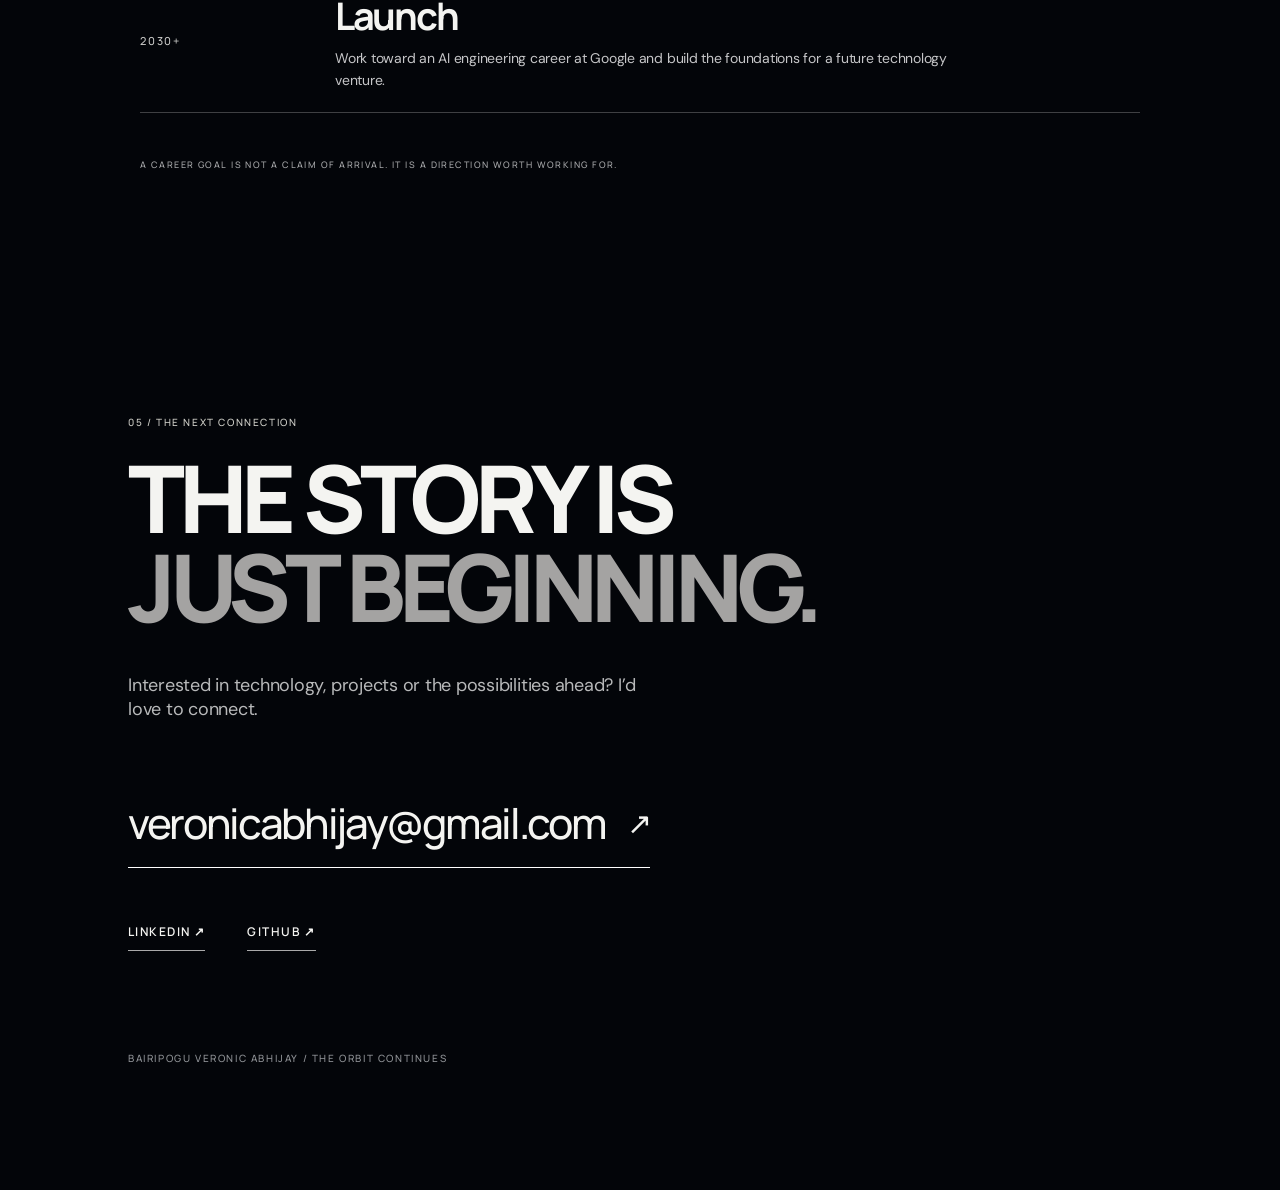
==== commit 98ba8131: "Rebuild lunar portfolio with immersive 3D moon — index.html" ====
--- a/moon-cv/index.html
+++ b/moon-cv/index.html
@@ -1,264 +1,116 @@
-<!DOCTYPE html>
+<!doctype html>
 <html lang="en">
 <head>
-  <meta charset="UTF-8" />
-  <meta name="viewport" content="width=device-width, initial-scale=1.0" />
-  <title>Veronic Abhijay | Moon CV</title>
-  <meta name="description" content="A moon-themed personal CV website for Bairipogu Veronic Abhijay, aspiring AI Engineer." />
-  <link rel="preconnect" href="https://fonts.googleapis.com">
-  <link rel="preconnect" href="https://fonts.gstatic.com" crossorigin>
-  <link href="https://fonts.googleapis.com/css2?family=Inter:wght@300;400;500;600;700;800&family=Space+Grotesk:wght@500;700&display=swap" rel="stylesheet">
+  <meta charset="utf-8" />
+  <meta name="viewport" content="width=device-width, initial-scale=1" />
+  <meta name="theme-color" content="#030509" />
+  <meta name="description" content="An immersive lunar portfolio by Bairipogu Veronic Abhijay — student, maker and aspiring AI engineer." />
+  <title>VERONIC — An Orbit of Ideas</title>
+  <link rel="preconnect" href="https://fonts.googleapis.com" />
+  <link rel="preconnect" href="https://fonts.gstatic.com" crossorigin />
+  <link href="https://fonts.googleapis.com/css2?family=DM+Sans:wght@300;400;500;600;700&family=Manrope:wght@400;500;600;700;800&display=swap" rel="stylesheet" />
   <link rel="stylesheet" href="styles.css" />
+  <script src="script.js" defer></script>
 </head>
 <body>
-  <div class="starfield"></div>
-  <div class="nebula"></div>
+  <canvas id="space-canvas" aria-hidden="true"></canvas>
+  <div class="moon-fallback" aria-hidden="true"></div>
+  <div class="vignette" aria-hidden="true"></div>
+  <div class="scroll-indicator" aria-hidden="true"><span id="scroll-line"></span></div>
 
+  <a class="skip" href="#about">Skip to content</a>
   <header class="site-header">
-    <a href="#home" class="brand">
-      <span class="brand-dot"></span>
-      <span>Veronic Abhijay</span>
-    </a>
-    <button class="nav-toggle" aria-label="Open menu">☰</button>
-    <nav class="nav">
-      <a href="#about">About</a>
-      <a href="#skills">Skills</a>
-      <a href="#projects">Projects</a>
-      <a href="#roadmap">Roadmap</a>
-      <a href="#contact">Contact</a>
+    <a class="brand" href="#home" aria-label="Return to beginning"><span class="brand-mark" aria-hidden="true"></span><span>VERONIC<span class="brand-suffix">/ CV</span></span></a>
+    <nav class="desktop-nav" aria-label="Main navigation">
+      <a href="#about">The story</a><a href="#work">Selected work</a><a href="#journey">The journey</a><a href="#contact">Contact</a>
     </nav>
+    <button type="button" class="menu-button" id="menu-button" aria-controls="mobile-nav" aria-expanded="false" aria-label="Open navigation"><span></span><span></span></button>
   </header>
+  <nav class="mobile-nav" id="mobile-nav" aria-label="Mobile navigation" hidden><a href="#about">The story</a><a href="#skills">Capabilities</a><a href="#work">Selected work</a><a href="#journey">The journey</a><a href="#contact">Contact</a></nav>
 
+  <div class="chapter-nav" aria-label="Page progress"><span class="chapter-heading">THE ORBIT</span><span id="chapter-current">01</span><span class="chapter-divider"></span><span>05</span></div>
   <main>
-    <section class="hero section" id="home">
-      <div class="hero-copy reveal">
-        <p class="eyebrow">Dream CV • Moon Edition</p>
-        <h1>
-          Building my path to become a
-          <span>Google AI Engineer</span>
-        </h1>
-        <p class="lead">
-          I am <strong>BAIRIPOGU VERONIC ABHIJAY</strong>, a B.Tech CSE student at Lovely Professional University.
-          I love building things on the web, exploring artificial intelligence, and imagining how AI and blockchain can solve real-world problems.
-        </p>
-        <div class="hero-meta">
-          <div>
-            <span class="meta-label">Programme</span>
-            <strong>B.Tech CSE</strong>
-          </div>
-          <div>
-            <span class="meta-label">Registration</span>
-            <strong>12617029</strong>
-          </div>
-          <div>
-            <span class="meta-label">Section</span>
-            <strong>K4P26AJ</strong>
-          </div>
+    <section class="scene scene-first" id="home" data-phase="0">
+      <div class="scene-inner hero-inner">
+        <p class="tiny-line hero-date">INDEPENDENT MIND / 2026—2030</p>
+        <div class="hero-display">
+          <h1>IDEAS <em>BEYOND</em><br />THE ORDINARY<span class="period">.</span></h1>
+          <p class="hero-summary">Bairipogu Veronic Abhijay <span class="slash">/</span> Future AI Engineer</p>
         </div>
-        <div class="hero-actions">
-          <a class="btn btn-primary" href="#projects">Explore My Work</a>
-          <a class="btn btn-secondary" href="#contact">Connect</a>
+        <div class="hero-foot">
+          <div><span class="eyebrow">CURRENT ORBIT</span><span>Computer Science · Lovely Professional University</span></div>
+          <p>Exploring the space between<br />intelligence and imagination.</p>
+          <a href="#about" class="scroll-discover" aria-label="Scroll to about section">SCROLL TO EXPLORE <span aria-hidden="true">↓</span></a>
         </div>
+        <span class="orbit-hint" id="orbit-hint">DRAG THE MOON TO EXPLORE</span>
       </div>
+    </section>
 
-      <div class="moon-stage reveal">
-        <div class="orbital-ring orbital-ring-1"></div>
-        <div class="orbital-ring orbital-ring-2"></div>
-        <div class="moon-card">
-          <div class="moon-glow"></div>
-          <div class="moon"></div>
-          <div class="moon-caption">
-            <p>Future Focus</p>
-            <h2>AI • Web • Blockchain</h2>
-          </div>
+    <section class="scene scene-about" id="about" data-phase="1">
+      <div class="scene-inner content-left">
+        <p class="section-index">01 / THE STORY</p>
+        <h2>NOT JUST<br />A STUDENT.<br /><span>AN EXPLORER.</span></h2>
+        <p class="body-copy">I chose Computer Science because curiosity got the better of me. I wanted to understand how the world’s most interesting technology works — and learn to build some of it myself.</p>
+        <p class="body-copy">My focus sits where <strong>artificial intelligence</strong>, <strong>creative development</strong> and <strong>blockchain</strong> meet. I like meaningful challenges, ambitious ideas and the satisfaction of making something real.</p>
+        <div class="identity-strip"><span>BAIRIPOGU VERONIC ABHIJAY</span><span>12617029</span><span>B.TECH CSE · K4P26AJ</span></div>
+      </div>
+    </section>
+
+    <section class="scene scene-skills" id="skills" data-phase="2">
+      <div class="scene-inner content-right">
+        <p class="section-index">02 / THE TOOLKIT</p>
+        <h2>BUILT WITH<br /><span>CURIOSITY.</span></h2>
+        <p class="body-copy">I work with web technologies and keep exploring what happens when code meets intelligent systems. My strengths are not just technical — I value the thinking behind what gets built.</p>
+        <div class="skill-lines" aria-label="Technologies I use"><span>HTML / CSS / JAVASCRIPT</span><span>AI / BLOCKCHAIN</span><span>VS CODE / GITHUB</span><span>CANVA / LINKEDIN</span></div>
+        <div class="competency-title">SELF-ASSESSMENT <small>OUT OF 10</small></div>
+        <div class="competencies">
+          <div><span>Programming</span><b>07</b></div><div><span>Problem solving</span><b>09</b></div>
+          <div><span>Communication</span><b>07</b></div><div><span>Leadership</span><b>09</b></div>
+          <div><span>Teamwork</span><b>08</b></div><div><span>Time management</span><b>09</b></div>
+          <div><span>Presentation</span><b>07</b></div>
         </div>
       </div>
     </section>
 
-    <section class="section split-section" id="about">
-      <div class="panel reveal">
-        <p class="eyebrow">About Me</p>
-        <h2>A curious builder with long-term vision</h2>
-        <p>
-          I chose Computer Science because I am genuinely interested in technology, coding, and creating something meaningful.
-          What excites me the most is the future of <strong>Artificial Intelligence</strong> and the possibilities of <strong>Blockchain</strong>.
-        </p>
-        <p>
-          My dream is not just to get a job, but to grow into someone who creates intelligent products, solves hard problems,
-          and eventually builds a powerful tech-driven future of my own.
-        </p>
-      </div>
-      <div class="panel reveal">
-        <p class="eyebrow">Personal Edge</p>
-        <div class="trait-grid">
-          <article>
-            <h3>Problem Solver</h3>
-            <p>I enjoy breaking down challenges and thinking through practical ways to solve them.</p>
-          </article>
-          <article>
-            <h3>Creative Thinker</h3>
-            <p>I like ideas that feel fresh, futuristic, and visually engaging.</p>
-          </article>
-          <article>
-            <h3>Leadership Mindset</h3>
-            <p>I naturally think ahead, take initiative, and enjoy guiding a direction.</p>
-          </article>
-          <article>
-            <h3>Critical Perspective</h3>
-            <p>I prefer looking deeper, questioning things, and improving what already exists.</p>
-          </article>
+    <section class="scene scene-work" id="work" data-phase="3">
+      <div class="scene-inner work-inner">
+        <p class="section-index">03 / SELECTED WORK</p>
+        <h2>THINGS I<br /><span>BROUGHT TO LIFE.</span></h2>
+        <div class="work-list">
+          <a class="project-row" href="https://fish-mauve.vercel.app" target="_blank" rel="noopener noreferrer"><span class="project-number">I</span><span class="project-info"><strong>Eco-Habit Advisor</strong><small>WEB EXPERIENCE · RESPONSIVE INTERFACE</small></span><span class="project-arrow" aria-hidden="true">↗</span></a>
+          <a class="project-row" href="https://nic7l.github.io/medifind/index.html" target="_blank" rel="noopener noreferrer"><span class="project-number">II</span><span class="project-info"><strong>MediFind</strong><small>HEALTHCARE FACILITY DIRECTORY</small></span><span class="project-arrow" aria-hidden="true">↗</span></a>
+          <a class="project-row" href="https://github.com/nic7L/pacman-game" target="_blank" rel="noopener noreferrer"><span class="project-number">III</span><span class="project-info"><strong>Pac-Man</strong><small>BROWSER GAME · PLAYFUL ENGINEERING</small></span><span class="project-arrow" aria-hidden="true">↗</span></a>
+          <div class="project-row static-project"><span class="project-number">IV</span><span class="project-info"><strong>Flappy Bird</strong><small>BROWSER GAME · INTERACTION EXPERIMENT</small></span><span class="project-arrow" aria-hidden="true">●</span></div>
         </div>
+        <p class="work-note">Each project is a step from curiosity toward capability. The games are personal coding experiments; the other projects are linked above.</p>
       </div>
     </section>
 
-    <section class="section" id="skills">
-      <div class="section-head reveal">
-        <p class="eyebrow">Skills & Competencies</p>
-        <h2>What I use today and where I’m already strong</h2>
-      </div>
-      <div class="skills-layout">
-        <div class="panel reveal">
-          <h3>Technical Stack</h3>
-          <div class="tags">
-            <span>HTML</span>
-            <span>CSS</span>
-            <span>JavaScript</span>
-            <span>Artificial Intelligence</span>
-            <span>Blockchain</span>
-            <span>VS Code</span>
-            <span>GitHub</span>
-            <span>Canva</span>
-            <span>LinkedIn</span>
-          </div>
+    <section class="scene scene-journey" id="journey" data-phase="4">
+      <div class="scene-inner journey-inner">
+        <p class="section-index">04 / THE JOURNEY</p>
+        <h2>THE NEXT<br /><span>FOUR YEARS.</span></h2>
+        <div class="journey-list">
+          <div><span class="journey-year">2026—27</span><div><h3>Foundation</h3><p>Go deeper in Python and machine learning. Keep building, learning, and improving projects.</p></div></div>
+          <div><span class="journey-year">SEM 2—3</span><div><h3>First opportunities</h3><p>Start trying for internships early, improve problem solving and gain experience.</p></div></div>
+          <div><span class="journey-year">2028—29</span><div><h3>Specialise</h3><p>Explore advanced AI, blockchain applications, and a research-oriented AI-powered trading system.</p></div></div>
+          <div><span class="journey-year">2030+</span><div><h3>Launch</h3><p>Work toward an AI engineering career at Google and build the foundations for a future technology venture.</p></div></div>
         </div>
-        <div class="panel reveal">
-          <h3>Competency Map</h3>
-          <div class="bars">
-            <div class="bar"><span>Programming</span><div><i style="width:70%"></i></div><strong>7/10</strong></div>
-            <div class="bar"><span>Problem Solving</span><div><i style="width:90%"></i></div><strong>9/10</strong></div>
-            <div class="bar"><span>Communication</span><div><i style="width:70%"></i></div><strong>7/10</strong></div>
-            <div class="bar"><span>Leadership</span><div><i style="width:90%"></i></div><strong>9/10</strong></div>
-            <div class="bar"><span>Team Work</span><div><i style="width:80%"></i></div><strong>8/10</strong></div>
-            <div class="bar"><span>Time Management</span><div><i style="width:90%"></i></div><strong>9/10</strong></div>
-            <div class="bar"><span>Presentation Skills</span><div><i style="width:70%"></i></div><strong>7/10</strong></div>
-          </div>
-        </div>
+        <p class="journey-caption">A career goal is not a claim of arrival. It is a direction worth working for.</p>
       </div>
     </section>
 
-    <section class="section" id="projects">
-      <div class="section-head reveal">
-        <p class="eyebrow">Selected Projects</p>
-        <h2>Projects that show how I learn by building</h2>
-      </div>
-      <div class="project-grid">
-        <article class="project-card reveal">
-          <div class="project-phase phase-full"></div>
-          <p class="project-type">Web Project</p>
-          <h3>Fish / Eco-Habit Advisor</h3>
-          <p>A creative web experience that reflects my interest in interactive design and user-focused development.</p>
-          <a href="https://fish-mauve.vercel.app" target="_blank" rel="noreferrer">Open Project ↗</a>
-        </article>
-        <article class="project-card reveal">
-          <div class="project-phase phase-gibbous"></div>
-          <p class="project-type">Healthcare Directory</p>
-          <h3>MediFind</h3>
-          <p>A web platform to help users discover clinics, labs, pharmacies, and support facilities more easily.</p>
-          <a href="https://nic7l.github.io/medifind/index.html" target="_blank" rel="noreferrer">Open Project ↗</a>
-        </article>
-        <article class="project-card reveal">
-          <div class="project-phase phase-half"></div>
-          <p class="project-type">Game Project</p>
-          <h3>Pac-Man Game</h3>
-          <p>A browser game project that helped me think about interaction, movement logic, and a more playful side of coding.</p>
-          <span class="muted">Project available in my portfolio set</span>
-        </article>
-        <article class="project-card reveal">
-          <div class="project-phase phase-crescent"></div>
-          <p class="project-type">Game Project</p>
-          <h3>Flappy Bird Game</h3>
-          <p>A simple game build that strengthened my interest in front-end experimentation and interactive programming.</p>
-          <span class="muted">Project available in my portfolio set</span>
-        </article>
-      </div>
-    </section>
-
-    <section class="section" id="roadmap">
-      <div class="section-head reveal">
-        <p class="eyebrow">Moon Phases of My Journey</p>
-        <h2>A four-stage roadmap from foundation to future impact</h2>
-      </div>
-      <div class="timeline">
-        <article class="timeline-step reveal">
-          <div class="timeline-moon moon-new"></div>
-          <div>
-            <h3>Phase 01 • Foundation</h3>
-            <p>Strengthen web development basics, keep building projects, and improve consistency in technical learning.</p>
-          </div>
-        </article>
-        <article class="timeline-step reveal">
-          <div class="timeline-moon moon-quarter"></div>
-          <div>
-            <h3>Phase 02 • Growth</h3>
-            <p>Focus on Python, machine learning, and deeper problem-solving. Try for internship opportunities in the 2nd and 3rd semesters.</p>
-          </div>
-        </article>
-        <article class="timeline-step reveal">
-          <div class="timeline-moon moon-gibbous"></div>
-          <div>
-            <h3>Phase 03 • Specialisation</h3>
-            <p>Move further into AI and Blockchain, build more serious projects, and grow a portfolio that shows real thinking.</p>
-          </div>
-        </article>
-        <article class="timeline-step reveal">
-          <div class="timeline-moon moon-full"></div>
-          <div>
-            <h3>Phase 04 • Vision</h3>
-            <p>Become career-ready for a future AI role at Google while also growing toward a larger dream of building something impactful.</p>
-          </div>
-        </article>
-      </div>
-    </section>
-
-    <section class="section split-section">
-      <div class="panel reveal">
-        <p class="eyebrow">Current Goal</p>
-        <h2>What I am focused on right now</h2>
-        <ul class="clean-list">
-          <li>Keep improving the quality of the projects I create.</li>
-          <li>Learn more deeply about AI and machine learning.</li>
-          <li>Build a stronger online presence through GitHub and LinkedIn.</li>
-          <li>Prepare early for internships and long-term career opportunities.</li>
-        </ul>
-      </div>
-      <div class="panel reveal">
-        <p class="eyebrow">Future Signature</p>
-        <blockquote>
-          “I want to become the kind of engineer who blends intelligence, creativity, and ambition into products that feel ahead of their time.”
-        </blockquote>
-        <p class="muted block-space">Dream company: <strong>Google</strong> • Dream role: <strong>AI Engineer</strong></p>
-      </div>
-    </section>
-
-    <section class="section" id="contact">
-      <div class="section-head reveal">
-        <p class="eyebrow">Contact</p>
-        <h2>Let’s connect</h2>
-      </div>
-      <div class="contact-panel panel reveal">
-        <a href="mailto:veronicabhijay@gmail.com" class="contact-link">veronicabhijay@gmail.com</a>
-        <div class="contact-links">
-          <a href="https://www.linkedin.com/in/veronic-abhijay-b9585844a" target="_blank" rel="noreferrer">LinkedIn ↗</a>
-          <a href="https://github.com/nic7L" target="_blank" rel="noreferrer">GitHub ↗</a>
-        </div>
+    <section class="scene scene-contact" id="contact" data-phase="5">
+      <div class="scene-inner contact-inner">
+        <p class="section-index">05 / THE NEXT CONNECTION</p>
+        <h2>THE STORY IS<br /><span>JUST BEGINNING.</span></h2>
+        <p>Interested in technology, projects or the possibilities ahead? I’d love to connect.</p>
+        <a class="email" href="mailto:veronicabhijay@gmail.com">veronicabhijay@gmail.com <span aria-hidden="true">↗</span></a>
+        <div class="socials"><a href="https://www.linkedin.com/in/veronic-abhijay-b9585844a" target="_blank" rel="noopener noreferrer">LINKEDIN ↗</a><a href="https://github.com/nic7L" target="_blank" rel="noopener noreferrer">GITHUB ↗</a></div>
+        <p class="contact-signature">BAIRIPOGU VERONIC ABHIJAY / THE ORBIT CONTINUES</p>
       </div>
     </section>
   </main>
-
-  <footer class="site-footer">
-    <p>Designed as a moon-themed Dream CV for BAIRIPOGU VERONIC ABHIJAY.</p>
-  </footer>
-
-  <script src="script.js"></script>
+  <div class="loading" id="loading" aria-live="polite"><span class="loading-title">VERONIC <i>—</i> LUNAR EXPERIENCE</span><span class="loading-track"><span id="loading-fill"></span></span><small>ENTERING ORBIT</small></div>
 </body>
 </html>
--- a/moon-cv/styles.css
+++ b/moon-cv/styles.css
@@ -1,81 +1,6 @@
-:root{--bg:#05070d;--panel:rgba(13,18,33,.68);--panel-border:rgba(255,255,255,.1);--text:#e8ecf6;--muted:#a8b3c8;--accent:#c9d8ff;--accent2:#90a8ff;--accent3:#6ed6ff;--shadow:0 30px 70px rgba(0,0,0,.45)}
-*{box-sizing:border-box}
-html{scroll-behavior:smooth}
-body{margin:0;font-family:'Inter',system-ui,sans-serif;background:radial-gradient(circle at top,#18213f 0%,#080b12 35%,#04060b 100%);color:var(--text);line-height:1.65;overflow-x:hidden}
-a{color:inherit;text-decoration:none}
-.starfield,.nebula{position:fixed;inset:0;pointer-events:none;z-index:-2}
-.starfield{background-image:radial-gradient(2px 2px at 20% 30%,rgba(255,255,255,.7) 40%,transparent 50%),radial-gradient(1.8px 1.8px at 70% 20%,rgba(255,255,255,.65) 40%,transparent 50%),radial-gradient(1.5px 1.5px at 40% 80%,rgba(255,255,255,.55) 40%,transparent 50%),radial-gradient(1.2px 1.2px at 85% 55%,rgba(255,255,255,.55) 40%,transparent 50%),radial-gradient(1.8px 1.8px at 15% 75%,rgba(255,255,255,.45) 40%,transparent 50%),radial-gradient(1.2px 1.2px at 55% 45%,rgba(255,255,255,.55) 40%,transparent 50%);opacity:.8}
-.nebula{z-index:-1;background:radial-gradient(circle at 20% 10%,rgba(111,147,255,.28),transparent 30%),radial-gradient(circle at 85% 15%,rgba(114,233,255,.16),transparent 24%),radial-gradient(circle at 50% 85%,rgba(160,120,255,.14),transparent 28%);filter:blur(18px)}
-.site-header{position:sticky;top:0;z-index:30;display:flex;align-items:center;justify-content:space-between;padding:1rem 5vw;background:rgba(4,6,11,.58);backdrop-filter:blur(16px);border-bottom:1px solid rgba(255,255,255,.06)}
-.brand{display:inline-flex;gap:.7rem;align-items:center;font-family:'Space Grotesk',sans-serif;font-weight:700;color:#fff}
-.brand-dot{width:.85rem;height:.85rem;border-radius:999px;background:linear-gradient(145deg,var(--accent3),#fff);box-shadow:0 0 20px rgba(110,214,255,.7)}
-.nav{display:flex;gap:1.5rem}.nav a{color:var(--muted);font-size:.95rem}.nav a:hover{color:#fff}.nav-toggle{display:none}
-.section{width:min(1180px,92vw);margin:0 auto;padding:5.5rem 0}
-.hero{display:grid;grid-template-columns:1.1fr .9fr;gap:2.5rem;align-items:center;min-height:calc(100vh - 80px);padding-top:3rem}
-.eyebrow{text-transform:uppercase;letter-spacing:.18em;font-size:.78rem;color:var(--accent3);margin-bottom:1rem}
-.hero h1,.section-head h2,.panel h2{font-family:'Space Grotesk',sans-serif;color:#fff;line-height:1.08;margin:0}
-.hero h1{font-size:clamp(2.9rem,5.3vw,5.8rem)}
-.hero h1 span{display:block;background:linear-gradient(90deg,#fff 0%,#dce7ff 45%,#8dd6ff 100%);-webkit-background-clip:text;-webkit-text-fill-color:transparent}
-.lead{color:var(--muted);max-width:64ch;font-size:1.05rem}
-.hero-meta{display:grid;grid-template-columns:repeat(3,minmax(0,1fr));gap:1rem;margin:2rem 0}
-.hero-meta>div,.panel,.project-card,.timeline-step{background:var(--panel);border:1px solid var(--panel-border);border-radius:24px;box-shadow:var(--shadow)}
-.hero-meta>div{padding:1rem 1.1rem}
-.meta-label{display:block;font-size:.78rem;color:var(--muted);margin-bottom:.4rem}
-.hero-actions{display:flex;gap:1rem;flex-wrap:wrap}
-.btn{display:inline-flex;align-items:center;justify-content:center;min-height:50px;padding:.8rem 1.2rem;border-radius:999px;font-weight:600;transition:transform .25s ease,background .25s ease}
-.btn:hover{transform:translateY(-2px)}
-.btn-primary{color:#03111d;background:linear-gradient(135deg,#fff 0%,#bfd7ff 45%,#84d7ff 100%)}
-.btn-secondary{color:#fff;border:1px solid rgba(255,255,255,.18);background:rgba(255,255,255,.04)}
-.moon-stage{display:grid;place-items:center;position:relative;min-height:520px}
-.orbital-ring{position:absolute;border-radius:999px;border:1px solid rgba(255,255,255,.08)}
-.orbital-ring-1{width:390px;height:390px}.orbital-ring-2{width:520px;height:520px}
-.moon-card{position:relative;width:min(450px,100%);aspect-ratio:1;display:grid;place-items:center}
-.moon-glow{position:absolute;width:68%;height:68%;border-radius:999px;background:radial-gradient(circle,rgba(199,215,255,.35),rgba(143,165,255,.06) 65%,transparent 74%);filter:blur(12px)}
-.moon{width:58%;aspect-ratio:1;border-radius:50%;position:relative;background:radial-gradient(circle at 35% 28%,rgba(255,255,255,.95),rgba(201,210,230,.98) 38%,#a7b4c9 60%,#6a7389 100%);box-shadow:inset -38px -28px 70px rgba(67,73,90,.58),0 0 70px rgba(196,210,255,.2)}
-.moon:before,.moon:after{content:"";position:absolute;border-radius:50%;background:rgba(106,115,137,.28)}
-.moon:before{width:19%;height:19%;top:26%;left:28%;box-shadow:52px 30px 0 8px rgba(106,115,137,.18),-10px 64px 0 2px rgba(106,115,137,.18),85px -6px 0 4px rgba(106,115,137,.12)}
-.moon:after{width:12%;height:12%;bottom:21%;right:22%;box-shadow:-60px -44px 0 6px rgba(106,115,137,.12),-74px 22px 0 2px rgba(106,115,137,.15)}
-.moon-caption{position:absolute;bottom:7%;left:50%;transform:translateX(-50%);width:86%;text-align:center;padding:1rem 1.2rem;background:rgba(7,12,23,.54);border:1px solid rgba(255,255,255,.08);border-radius:20px;backdrop-filter:blur(10px)}
-.moon-caption p{margin:0 0 .3rem;color:var(--muted);font-size:.9rem}.moon-caption h2{margin:0;font-size:1.15rem}
-.split-section{display:grid;grid-template-columns:repeat(2,minmax(0,1fr));gap:1.5rem}
-.panel{padding:1.6rem}.section-head{max-width:740px;margin-bottom:2rem}.section-head h2{font-size:clamp(2rem,3vw,3rem)}
-.trait-grid{display:grid;grid-template-columns:repeat(2,minmax(0,1fr));gap:1rem;margin-top:1.3rem}
-.trait-grid article{padding:1rem;border-radius:18px;border:1px solid rgba(255,255,255,.08);background:rgba(255,255,255,.02)}
-.trait-grid h3{margin:0 0 .45rem;color:#fff;font-size:1rem}.trait-grid p{margin:0;color:var(--muted);font-size:.96rem}
-.skills-layout{display:grid;grid-template-columns:.95fr 1.05fr;gap:1.5rem}
-.tags{display:flex;flex-wrap:wrap;gap:.75rem;margin-top:1rem}
-.tags span{padding:.7rem .95rem;border-radius:999px;background:rgba(255,255,255,.04);border:1px solid rgba(255,255,255,.08);color:#f3f6ff;font-size:.95rem}
-.bars{display:grid;gap:1rem;margin-top:1rem}
-.bar{display:grid;grid-template-columns:140px 1fr 52px;align-items:center;gap:.8rem}
-.bar span,.bar strong{font-size:.95rem}.bar span{color:#fff}
-.bar div{height:11px;background:rgba(255,255,255,.07);border-radius:999px;overflow:hidden}
-.bar i{display:block;height:100%;background:linear-gradient(90deg,#d8e2ff,#95aaff,#76dcff);border-radius:inherit;box-shadow:0 0 20px rgba(118,220,255,.35)}
-.bar strong{color:var(--muted);text-align:right}
-.project-grid{display:grid;grid-template-columns:repeat(2,minmax(0,1fr));gap:1.5rem}
-.project-card{position:relative;overflow:hidden;padding:1.6rem}
-.project-type{color:var(--accent3);text-transform:uppercase;letter-spacing:.12em;font-size:.75rem}
-.project-card h3{margin:.2rem 0 .7rem;font-size:1.35rem;color:#fff}
-.project-card p{color:var(--muted)}.project-card a{display:inline-flex;margin-top:.7rem;color:#fff;font-weight:600}
-.muted{color:var(--muted)}
-.project-phase{position:absolute;right:1.25rem;top:1.25rem;width:62px;aspect-ratio:1;border-radius:50%;background:#dfe6f5;box-shadow:inset -10px -8px 20px rgba(48,53,65,.18)}
-.phase-crescent:after,.phase-half:after,.phase-gibbous:after{content:"";position:absolute;border-radius:50%;background:#141a2e}
-.phase-crescent:after{inset:7px 10px 7px 22px}.phase-half:after{inset:0 0 0 50%;border-top-left-radius:0;border-bottom-left-radius:0}.phase-gibbous:after{inset:6px 0 6px 22px}
-.timeline{display:grid;gap:1rem}
-.timeline-step{display:grid;grid-template-columns:86px 1fr;gap:1.2rem;padding:1.3rem 1.4rem;align-items:center}
-.timeline-step h3{margin:0 0 .35rem;color:#fff}.timeline-step p{margin:0;color:var(--muted)}
-.timeline-moon{width:62px;aspect-ratio:1;border-radius:50%;position:relative;background:#dfe6f5;box-shadow:inset -10px -10px 20px rgba(48,53,65,.16);justify-self:center}
-.moon-new{background:radial-gradient(circle,#1c2338 0%,#0c1020 100%);border:1px solid rgba(255,255,255,.08)}
-.moon-quarter:after,.moon-gibbous:after{content:"";position:absolute;inset:0;border-radius:50%;background:#0f1528}
-.moon-quarter:after{clip-path:inset(0 0 0 50%)}.moon-gibbous:after{inset:6px 0 6px 20px}
-.clean-list{margin:1rem 0 0;padding-left:1.1rem;color:var(--muted)}
-blockquote{margin:0;font-size:1.2rem;color:#fff;line-height:1.7}.block-space{margin-top:1.25rem}
-.contact-panel{display:flex;align-items:center;justify-content:space-between;gap:1rem}
-.contact-link{font-size:clamp(1.2rem,2vw,1.8rem);font-weight:700;color:#fff;word-break:break-word}
-.contact-links{display:flex;gap:1rem;flex-wrap:wrap}
-.contact-links a{padding:.8rem 1rem;border-radius:999px;background:rgba(255,255,255,.05);border:1px solid rgba(255,255,255,.08)}
-.site-footer{border-top:1px solid rgba(255,255,255,.07);padding:1.4rem 5vw 2rem;text-align:center;color:var(--muted);font-size:.92rem}
-.reveal{opacity:0;transform:translateY(20px);transition:opacity .7s ease,transform .7s ease}
-.reveal.visible{opacity:1;transform:translateY(0)}
-@media(max-width:980px){.hero,.split-section,.skills-layout,.project-grid{grid-template-columns:1fr}.hero{min-height:auto}.moon-stage{order:-1;min-height:420px}.hero-meta{grid-template-columns:1fr}.contact-panel{flex-direction:column;align-items:flex-start}}
-@media(max-width:760px){.nav-toggle{display:inline-flex;background:transparent;border:0;color:#fff;font-size:1.4rem}.nav{position:absolute;top:calc(100% + 8px);right:5vw;display:none;flex-direction:column;min-width:200px;padding:1rem;border-radius:18px;background:rgba(10,16,32,.96);border:1px solid rgba(255,255,255,.08)}.nav.open{display:flex}.trait-grid{grid-template-columns:1fr}.bar{grid-template-columns:1fr;gap:.45rem}.bar strong{text-align:left}.timeline-step{grid-template-columns:1fr;justify-items:start}}
-@media(prefers-reduced-motion:reduce){html{scroll-behavior:auto}.reveal{opacity:1;transform:none;transition:none}.btn{transition:none}}+:root{color-scheme:dark;--bg:#030509;--fg:#f4f4f1;--muted:#a9a9ae;--line:rgba(255,255,255,.24);--ease:cubic-bezier(.22,1,.36,1)}
+*{box-sizing:border-box}html{scroll-behavior:smooth}body{margin:0;min-width:320px;overflow-x:hidden;background:var(--bg);color:var(--fg);font-family:'DM Sans',Arial,sans-serif;-webkit-font-smoothing:antialiased;letter-spacing:-.015em}::selection{background:#dddfe7;color:#080a10}a{color:inherit;text-decoration:none}button{font:inherit}a:focus-visible,button:focus-visible{outline:2px solid #fff;outline-offset:5px}#space-canvas,.moon-fallback,.vignette{position:fixed;inset:0;width:100%;height:100%;pointer-events:none}#space-canvas{z-index:0;display:block}.moon-fallback{z-index:0;display:none;background:radial-gradient(circle at 58% 48%,#e6e5e3 0%,#aaaeb6 16%,#50525e 29%,transparent 31%)}.no-webgl .moon-fallback{display:block}.vignette{z-index:1;background:linear-gradient(90deg,rgba(0,0,0,.35),transparent 42%,rgba(0,0,0,.08)),radial-gradient(ellipse at center,transparent 30%,rgba(0,0,0,.42) 100%)}.site-header{position:fixed;left:0;right:0;top:0;z-index:80;padding:28px 5.6%;display:flex;align-items:center;justify-content:space-between;gap:20px;mix-blend-mode:normal}.brand{display:flex;align-items:center;gap:12px;font-family:Manrope,sans-serif;font-size:13px;font-weight:800;letter-spacing:.19em;white-space:nowrap}.brand-mark{width:19px;height:19px;display:block;border:1.5px solid #e2e1dd;border-radius:50%;position:relative}.brand-mark:after{content:"";position:absolute;width:11px;height:11px;border-radius:50%;right:-3px;top:-2px;background:#030509;box-shadow:-2px 1px 0 -1px #fff}.brand-suffix{font-weight:400;color:#bbb}.desktop-nav{display:flex;gap:34px}.desktop-nav a{font:500 10px Manrope,sans-serif;letter-spacing:.15em;text-transform:uppercase;color:#d5d3d0;transition:color .3s}.desktop-nav a:hover{color:white}.menu-button{display:none;background:none;border:0;color:#fff;width:34px;height:34px;cursor:pointer}.menu-button span{display:block;width:25px;height:1px;background:#fff;margin:6px auto}.mobile-nav{position:fixed;inset:0;z-index:75;background:#050609;padding:105px 10vw 40px;display:flex;flex-direction:column;gap:22px}.mobile-nav[hidden]{display:none}.mobile-nav a{font:700 clamp(28px,6vw,45px) Manrope,sans-serif;line-height:1.4}.skip{position:fixed;z-index:150;top:-100px;left:10px;background:white;color:black;padding:12px}.skip:focus{top:10px}.chapter-nav{position:fixed;z-index:35;right:5.6%;bottom:35px;display:flex;align-items:center;gap:9px;font:500 10px Manrope,sans-serif;letter-spacing:.14em;white-space:nowrap}.chapter-heading{color:#8d9299;margin-right:10px}.chapter-divider{height:1px;width:24px;background:#7e848c}.scroll-indicator{position:fixed;z-index:20;left:5.6%;top:50%;width:1px;height:130px;background:rgba(255,255,255,.2);transform:translateY(-50%)}.scroll-indicator span{position:absolute;top:0;left:0;width:1px;height:100%;background:#f4f4f1;transform:scaleY(0);transform-origin:top;will-change:transform}main{position:relative;z-index:2}.scene{min-height:100svh;position:relative;display:flex;align-items:center;isolation:isolate;padding:120px 10vw 110px}.scene-inner{width:100%;max-width:1600px;margin:auto;position:relative}.tiny-line,.section-index,.eyebrow,.identity-strip,.skill-lines,.competency-title,.project-number,.project-info small,.journey-year,.work-note,.journey-caption,.scroll-discover,.orbit-hint,.contact-signature{font:500 10px Manrope,sans-serif;letter-spacing:.16em;text-transform:uppercase}.scene-first{min-height:105svh;padding-left:7.5vw;padding-right:7.5vw}.hero-inner{min-height:calc(105svh - 230px);display:flex;flex-direction:column;justify-content:space-between}.hero-date{color:#aaa;opacity:.8}.hero-display{margin-top:80px}.hero-display h1{margin:0;max-width:1250px;font:800 clamp(52px,8.6vw,153px)/.92 Manrope,sans-serif;letter-spacing:-.072em;text-transform:uppercase;mix-blend-mode:screen}.hero-display h1 em{font-style:normal;color:#a6a5a4}.hero-display .period{color:#efefef}.hero-summary{margin:38px 0 0;font-size:13px;font-weight:500;letter-spacing:.045em;color:#deddd9}.slash{margin:0 10px;color:#777}.hero-foot{display:grid;grid-template-columns:1fr 1fr 1fr;align-items:end;gap:35px}.hero-foot div{font-size:13px;max-width:310px}.hero-foot div span{display:block}.eyebrow{color:#b1b1ad;margin-bottom:8px}.hero-foot p{margin:0;font-size:13px;line-height:1.5}.scroll-discover{text-align:right;letter-spacing:.16em;white-space:nowrap}.scroll-discover span{display:inline-block;margin-left:13px;font-size:23px;vertical-align:middle}.orbit-hint{position:absolute;right:4vw;top:16%;color:rgba(255,255,255,.65);font-size:9px}.scene h2{font:800 clamp(53px,7.3vw,128px)/.95 Manrope,sans-serif;letter-spacing:-.067em;text-transform:uppercase;margin:24px 0 42px}.scene h2 span{color:#a4a3a2}.section-index{color:#d0d0c9;margin:0}.body-copy{font-size:clamp(17px,1.65vw,21px);line-height:1.7;font-weight:300;letter-spacing:-.025em;max-width:530px;color:#eceae7}.body-copy strong{font-weight:700}.content-left{margin-left:0;max-width:620px}.content-right{margin-left:auto;margin-right:0;max-width:590px}.identity-strip{border-top:1px solid var(--line);margin-top:50px;padding-top:20px;display:flex;gap:22px;flex-wrap:wrap;color:#c3c4cb}.skill-lines{display:flex;flex-wrap:wrap;gap:9px;margin:35px 0 42px}.skill-lines span{border:1px solid rgba(255,255,255,.45);border-radius:30px;padding:11px 15px;white-space:nowrap;font-size:9px;letter-spacing:.07em}.competency-title{display:flex;justify-content:space-between;border-top:1px solid rgba(255,255,255,.4);padding-top:18px}.competency-title small{font-size:9px;color:#9b9b9f}.competencies{display:grid;grid-template-columns:1fr 1fr;gap:0 28px;margin-top:18px}.competencies>div{display:flex;align-items:baseline;justify-content:space-between;border-bottom:1px solid rgba(255,255,255,.15);padding:12px 0;font-size:12px}.competencies b{font:600 21px Manrope,sans-serif;letter-spacing:-.07em}.work-inner{max-width:1080px}.scene-work h2{margin-bottom:65px}.work-list{border-top:1px solid rgba(255,255,255,.45)}.project-row{min-height:118px;padding:15px 8px;display:grid;grid-template-columns:70px 1fr 40px;gap:10px;align-items:center;border-bottom:1px solid rgba(255,255,255,.27);transition:padding .4s var(--ease),background .4s;position:relative}.project-row:not(.static-project):hover,.project-row:not(.static-project):focus-visible{padding-left:30px;background:rgba(255,255,255,.08)}.project-number{color:#b8b8ba}.project-info strong{display:block;font:700 clamp(23px,3vw,42px)/1.1 Manrope,sans-serif;letter-spacing:-.045em}.project-info small{display:block;color:#c5c7cb;font-size:9px;margin-top:10px}.project-arrow{text-align:right;font:300 30px Manrope,sans-serif}.static-project .project-arrow{font-size:10px;color:#777}.work-note{margin:24px 0;color:#aaa;font-size:9px;line-height:1.7;letter-spacing:.04em}.journey-inner{max-width:1000px}.journey-list{border-top:1px solid rgba(255,255,255,.4);margin-top:70px}.journey-list>div{display:grid;grid-template-columns:165px 1fr;gap:30px;align-items:center;min-height:132px;border-bottom:1px solid rgba(255,255,255,.24);padding:20px 0}.journey-year{color:#c8c8c6;font-size:11px}.journey-list h3{font:700 clamp(23px,3vw,38px) Manrope,sans-serif;letter-spacing:-.06em;margin:0 0 7px}.journey-list p{font-size:14px;line-height:1.55;color:#c6c6c8;max-width:650px;margin:0}.journey-caption{margin-top:45px;font-size:9px;color:#a5a6a8}.contact-inner{max-width:1200px}.contact-inner h2{max-width:1100px}.contact-inner>p:not(.section-index):not(.contact-signature){font-size:18px;color:#b8b9ba;max-width:530px}.email{display:inline-flex;gap:22px;align-items:center;font:500 clamp(22px,3.3vw,50px) Manrope,sans-serif;letter-spacing:-.055em;border-bottom:1px solid white;padding-bottom:15px;word-break:break-word;margin:55px 0}.email span{font-size:.7em}.socials{display:flex;gap:42px}.socials a{font:600 12px Manrope,sans-serif;letter-spacing:.12em;border-bottom:1px solid #aaa;padding-bottom:10px}.socials a:hover{border-color:white}.contact-signature{color:#8f9296;margin-top:100px}.loading{position:fixed;inset:0;z-index:100;background:#030509;display:flex;align-items:center;justify-content:center;flex-direction:column;gap:18px;transition:opacity .9s ease,visibility .9s ease}.loading.hidden{opacity:0;visibility:hidden;pointer-events:none}.loading-title{font:700 clamp(14px,2vw,22px) Manrope,sans-serif;letter-spacing:.2em}.loading-title i{font-style:normal;color:#777}.loading-track{width:165px;height:1px;background:#444}.loading-track span{height:1px;width:0%;background:#fff;display:block;transition:width .4s}.loading small{font:500 9px Manrope,sans-serif;color:#777;letter-spacing:.2em}.scene .scene-inner{transition:filter .5s ease;will-change:auto}.scene[data-visibility="off"] .scene-inner{filter:blur(3px)}
+@media(min-width:1440px){.scene{padding-left:11.5vw;padding-right:11.5vw}}
+@media(max-width:900px){.desktop-nav{display:none}.menu-button{display:block}.site-header{padding:24px 7vw}.scene{padding:115px 8vw 110px;min-height:100svh}.scene-first{min-height:100svh}.hero-inner{min-height:calc(100svh - 225px)}.hero-display h1{font-size:clamp(55px,10vw,108px)}.hero-foot{grid-template-columns:1fr 1fr}.scroll-discover{display:none}.orbit-hint{right:6vw;top:12%}.content-right,.content-left{max-width:680px;margin:0}.scroll-indicator{display:none}.chapter-nav{right:7vw;bottom:25px}.vignette{background:linear-gradient(90deg,rgba(0,0,0,.45),transparent 80%)}}
+@media(max-width:600px){.scene{padding:96px 7vw 110px}.hero-inner{min-height:calc(100svh - 205px)}.hero-display{margin-top:50px}.hero-display h1{font-size:clamp(46px,13.5vw,78px);line-height:.99;letter-spacing:-.073em}.hero-summary{font-size:11px;max-width:260px;line-height:1.8;margin-top:22px}.hero-foot{grid-template-columns:1fr;gap:15px}.hero-foot p{font-size:11px}.orbit-hint{top:12%;left:7vw;right:auto;font-size:8px}.scene h2{font-size:clamp(42px,12vw,72px);margin:22px 0 25px}.section-index{font-size:9px}.body-copy{font-size:16px;line-height:1.6}.identity-strip{font-size:8px;gap:14px;margin-top:30px}.skill-lines span{font-size:8px;padding:9px 11px}.competencies{gap:0 17px}.competencies>div{font-size:11px}.competencies b{font-size:18px}.project-row{grid-template-columns:38px 1fr 20px;min-height:99px}.project-info strong{font-size:22px}.project-info small{font-size:8px;line-height:1.7}.project-arrow{font-size:22px}.journey-list{margin-top:35px}.journey-list>div{grid-template-columns:88px 1fr;gap:12px}.journey-year{font-size:9px}.journey-list h3{font-size:22px}.journey-list p{font-size:12px}.email{font-size:clamp(17px,5.6vw,26px);margin:35px 0}.contact-inner>p:not(.section-index):not(.contact-signature){font-size:14px}.socials{gap:25px}.contact-signature{margin-top:65px;font-size:8px}}
+@media(prefers-reduced-motion:reduce){html{scroll-behavior:auto}*,*:before,*:after{animation-duration:.001ms!important;transition-duration:.001ms!important}.loading{display:none}.scene[data-visibility="off"] .scene-inner{filter:none}}
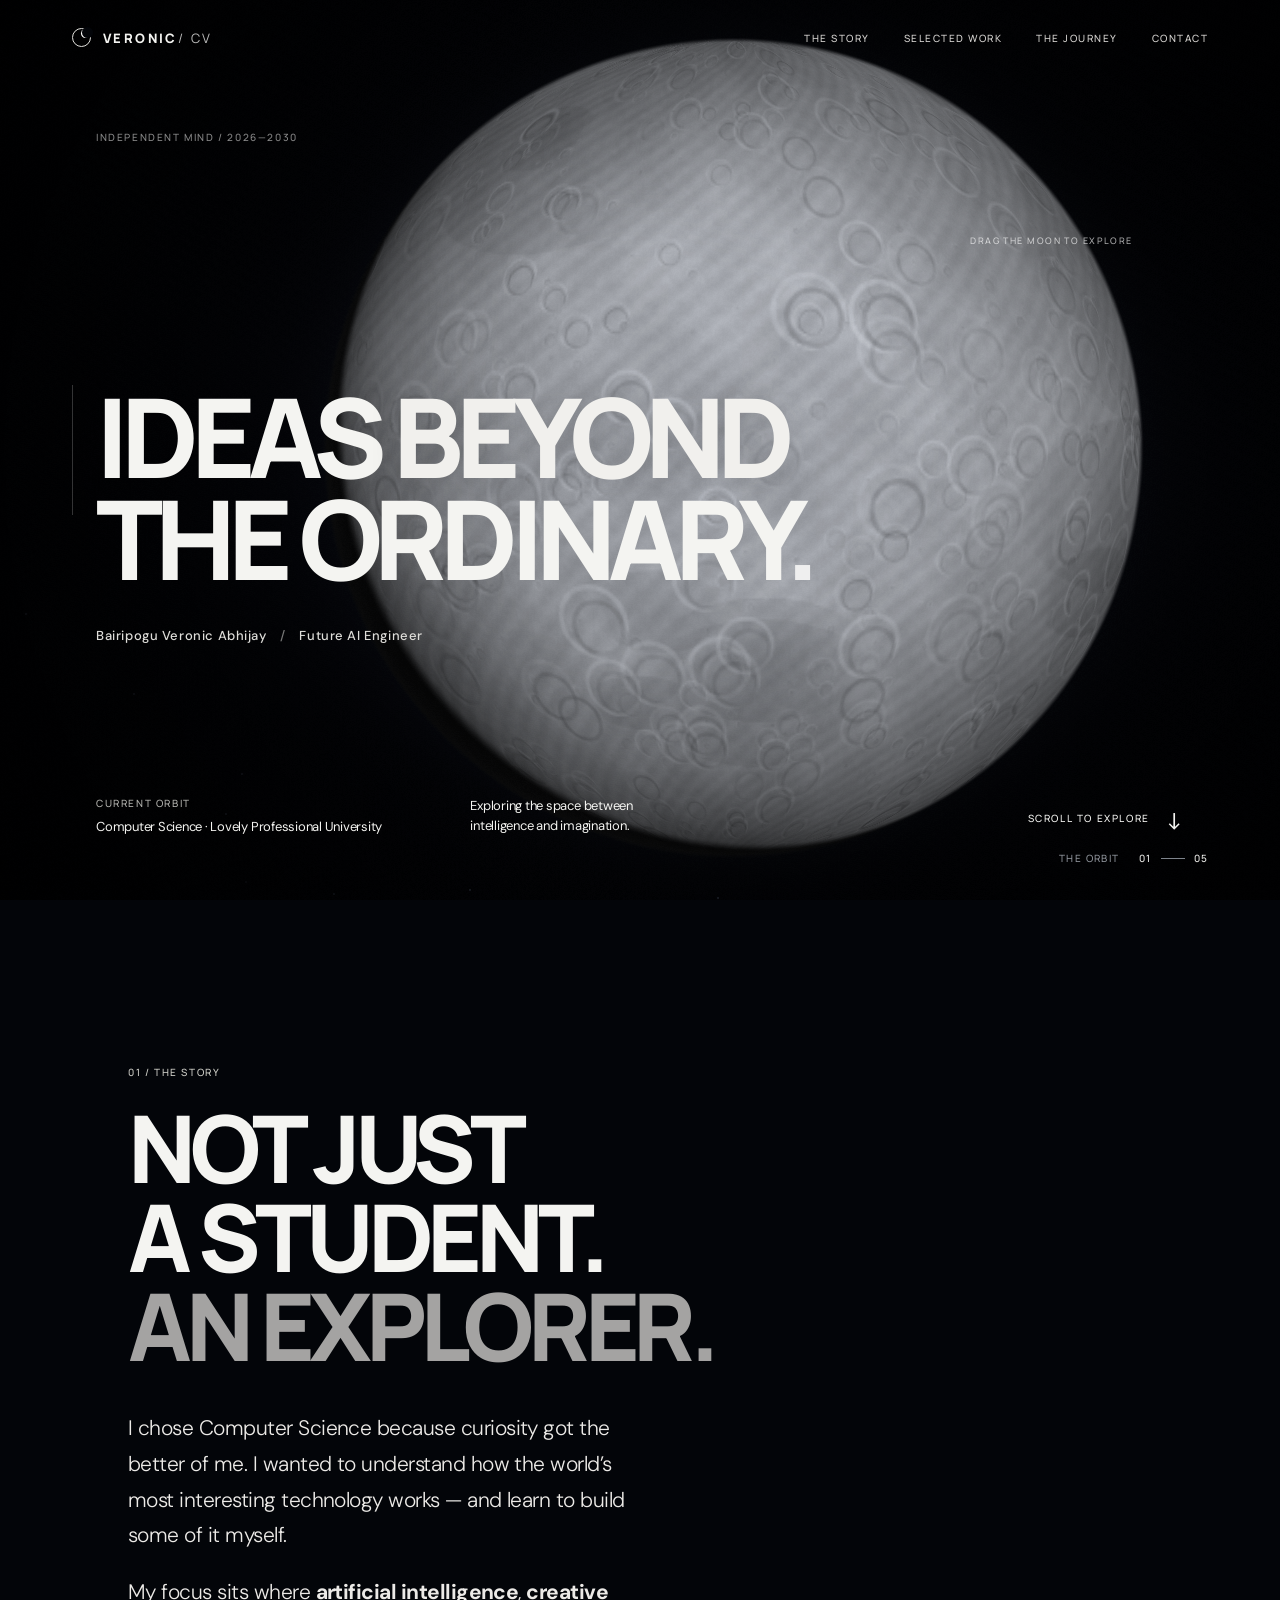
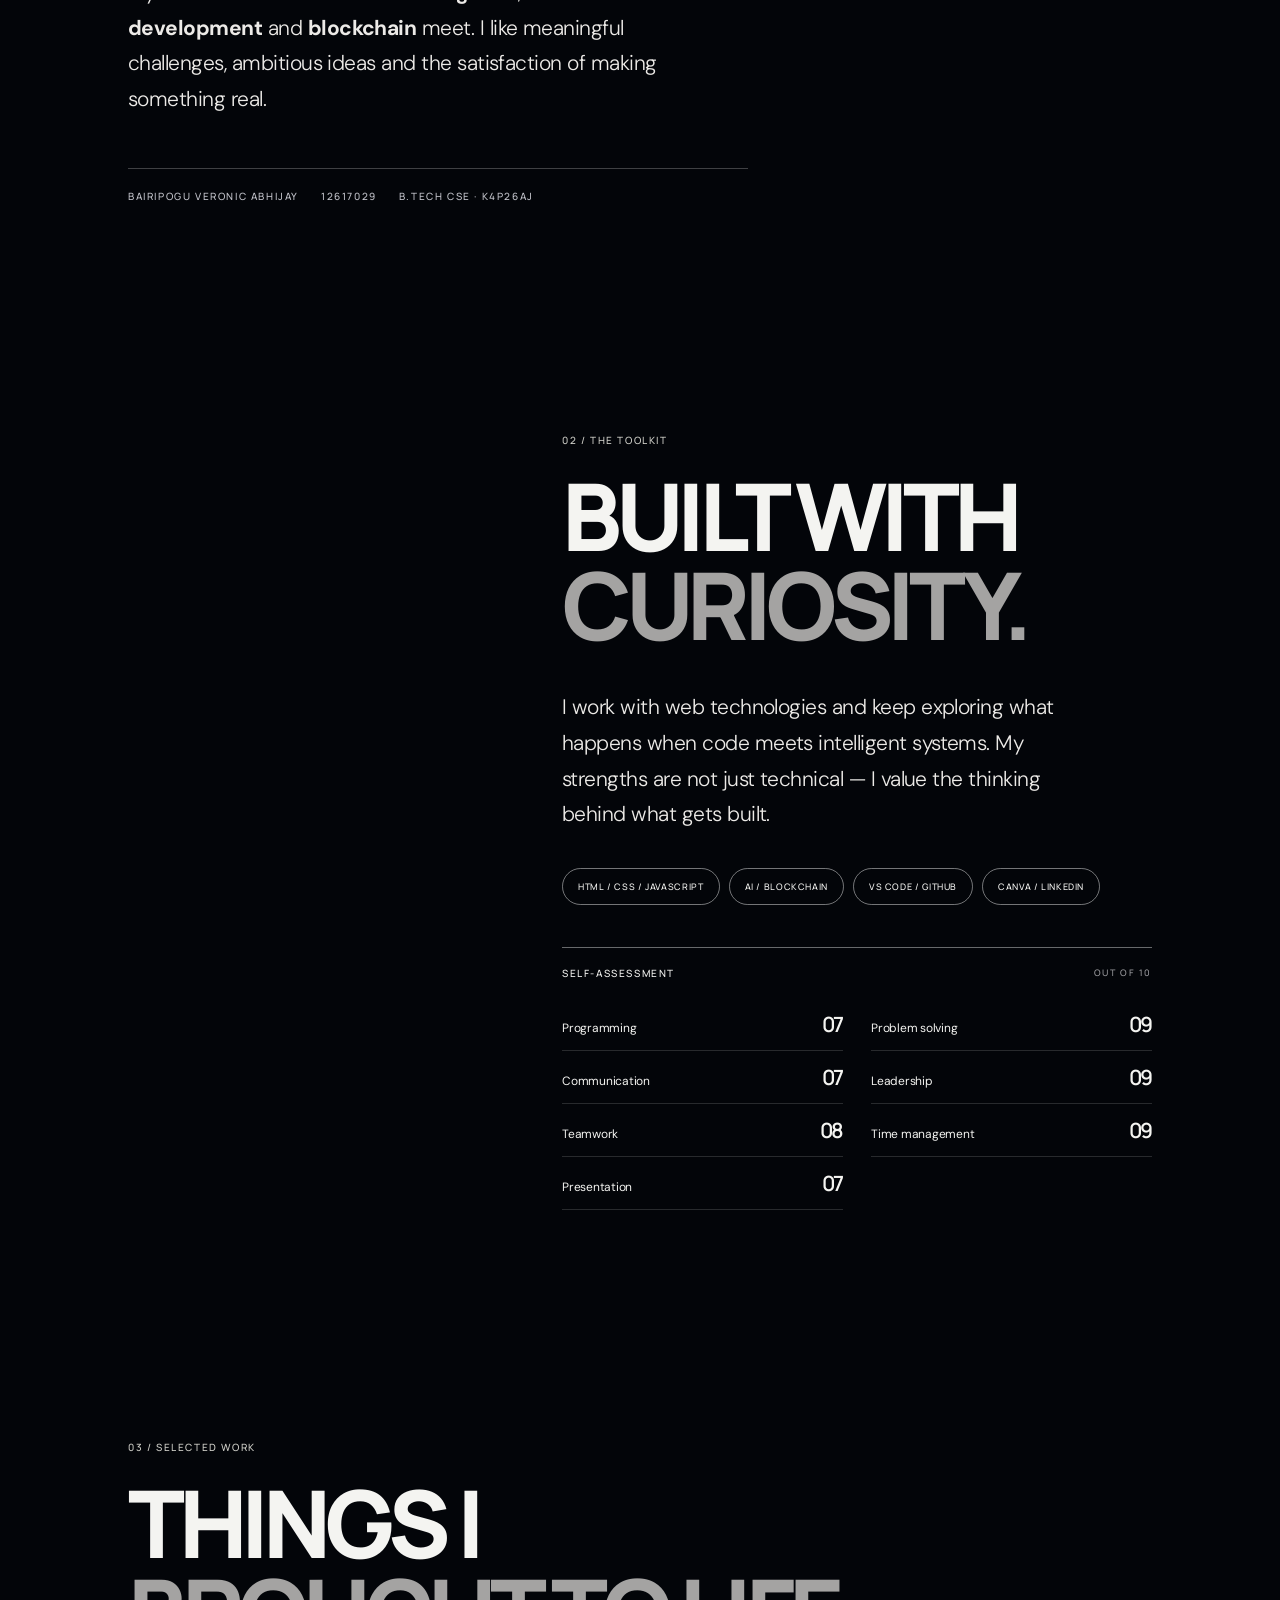
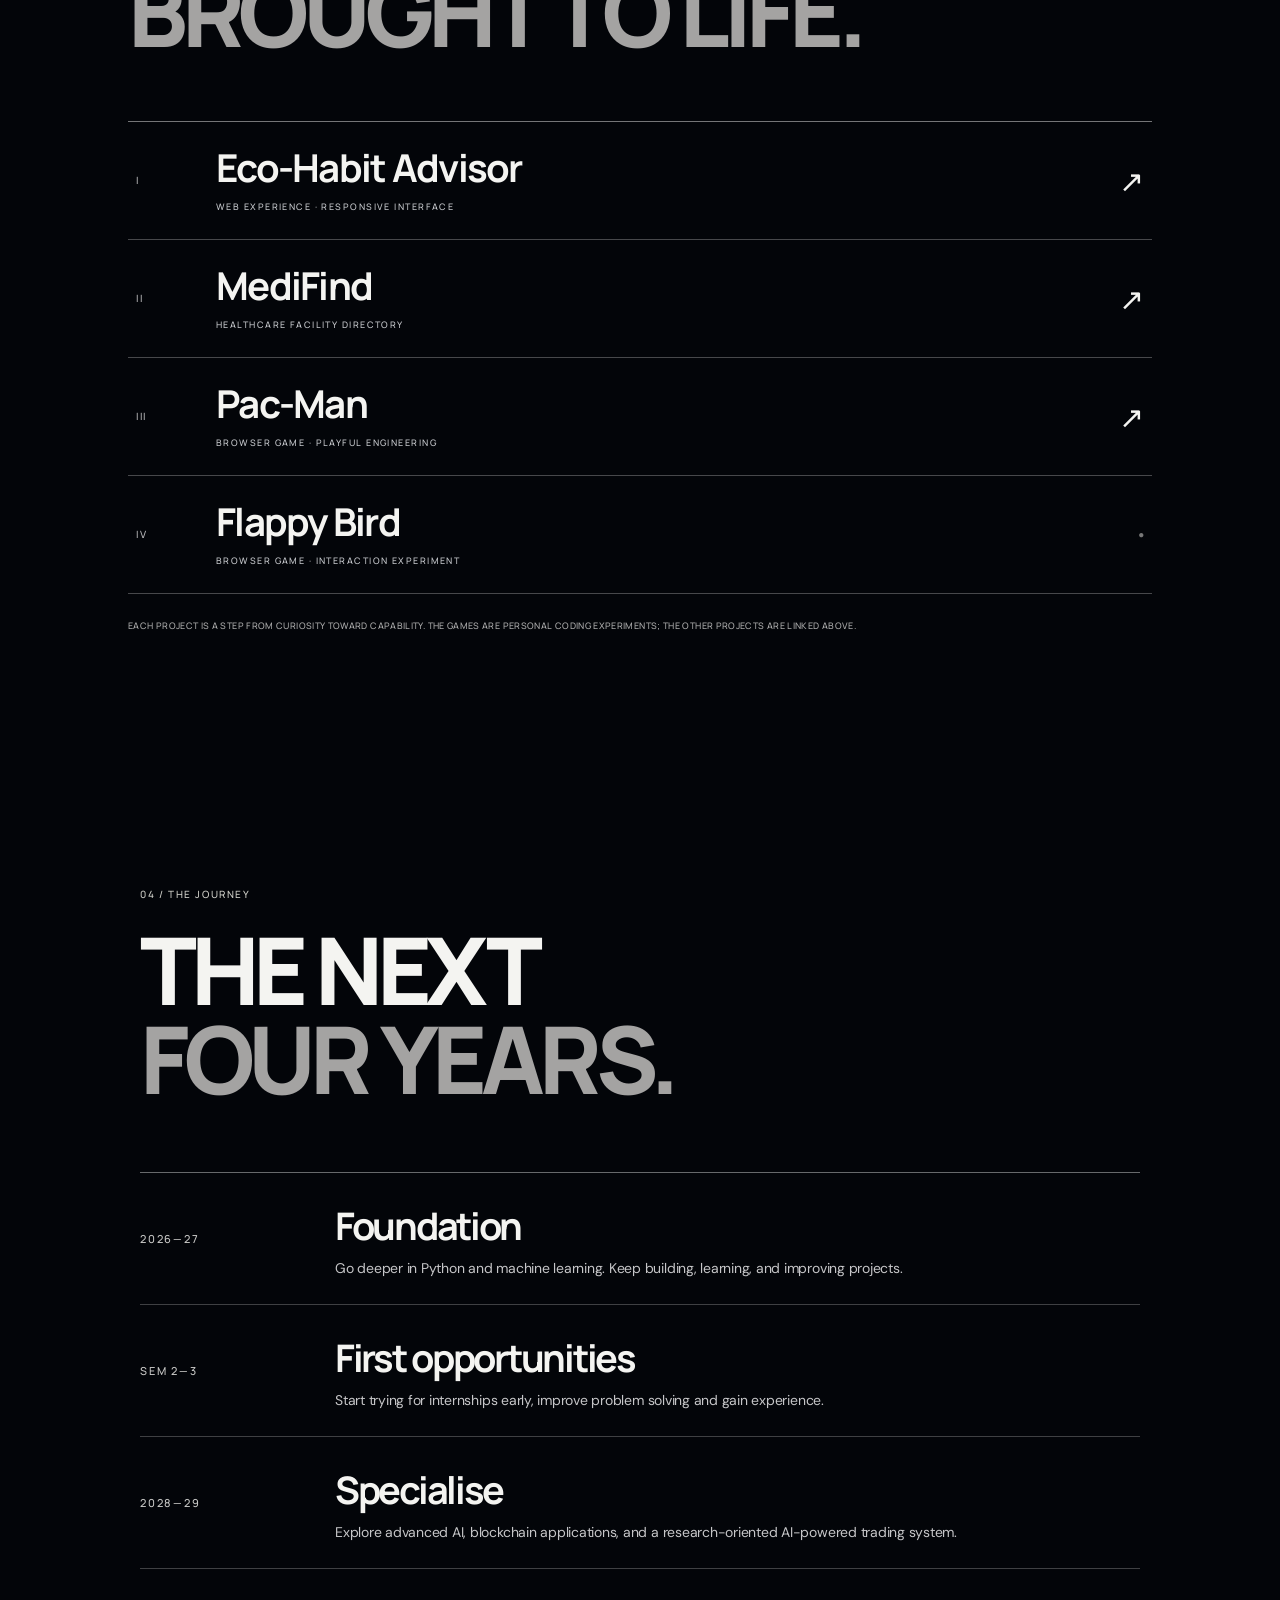
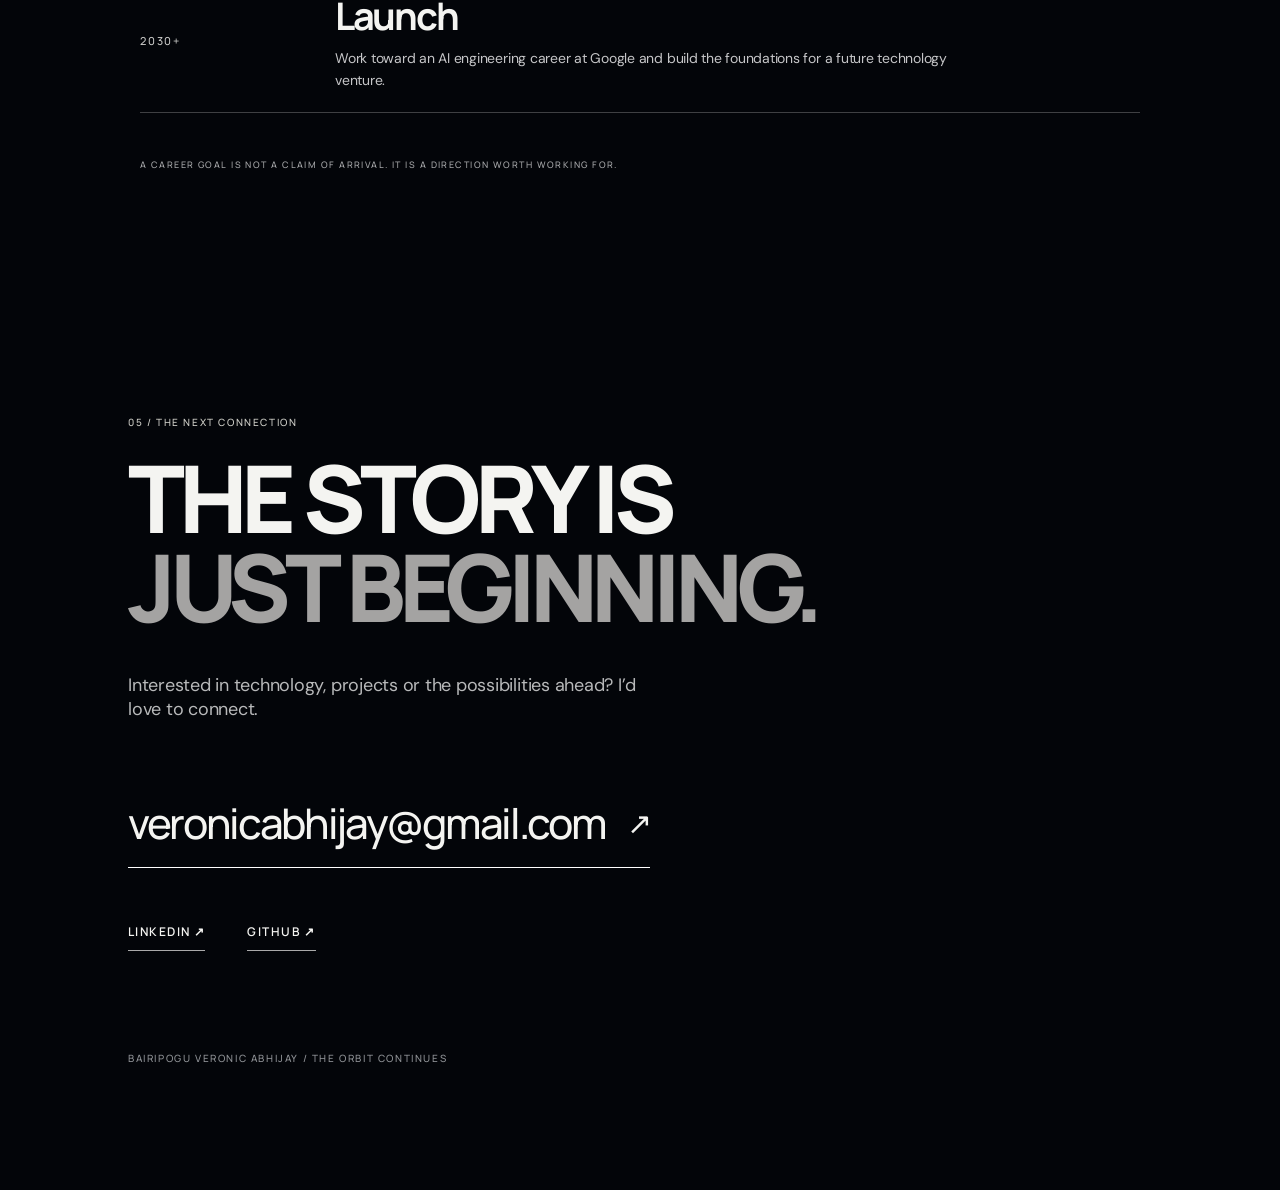
==== commit fd98dbc8: "Set Veronic author identity and independent website preview metadata" ====
--- a/moon-cv/index.html
+++ b/moon-cv/index.html
@@ -5,6 +5,15 @@
   <meta name="viewport" content="width=device-width, initial-scale=1" />
   <meta name="theme-color" content="#030509" />
   <meta name="description" content="An immersive lunar portfolio by Bairipogu Veronic Abhijay — student, maker and aspiring AI engineer." />
+  <meta name="author" content="Bairipogu Veronic Abhijay" />
+  <link rel="canonical" href="https://nic7l.github.io/medifind/moon-cv/" />
+  <meta property="og:type" content="website" />
+  <meta property="og:site_name" content="VERONIC | Lunar Portfolio" />
+  <meta property="og:title" content="VERONIC — An Orbit of Ideas" />
+  <meta property="og:description" content="An immersive moon-themed CV and project portfolio by Bairipogu Veronic Abhijay." />
+  <meta property="og:url" content="https://nic7l.github.io/medifind/moon-cv/" />
+  <meta name="twitter:card" content="summary" />
+  <meta name="twitter:title" content="VERONIC — An Orbit of Ideas" />
   <title>VERONIC — An Orbit of Ideas</title>
   <link rel="preconnect" href="https://fonts.googleapis.com" />
   <link rel="preconnect" href="https://fonts.gstatic.com" crossorigin />
--- a/moon-cv/styles.css
+++ b/moon-cv/styles.css
@@ -4,3 +4,8 @@
 @media(max-width:900px){.desktop-nav{display:none}.menu-button{display:block}.site-header{padding:24px 7vw}.scene{padding:115px 8vw 110px;min-height:100svh}.scene-first{min-height:100svh}.hero-inner{min-height:calc(100svh - 225px)}.hero-display h1{font-size:clamp(55px,10vw,108px)}.hero-foot{grid-template-columns:1fr 1fr}.scroll-discover{display:none}.orbit-hint{right:6vw;top:12%}.content-right,.content-left{max-width:680px;margin:0}.scroll-indicator{display:none}.chapter-nav{right:7vw;bottom:25px}.vignette{background:linear-gradient(90deg,rgba(0,0,0,.45),transparent 80%)}}
 @media(max-width:600px){.scene{padding:96px 7vw 110px}.hero-inner{min-height:calc(100svh - 205px)}.hero-display{margin-top:50px}.hero-display h1{font-size:clamp(46px,13.5vw,78px);line-height:.99;letter-spacing:-.073em}.hero-summary{font-size:11px;max-width:260px;line-height:1.8;margin-top:22px}.hero-foot{grid-template-columns:1fr;gap:15px}.hero-foot p{font-size:11px}.orbit-hint{top:12%;left:7vw;right:auto;font-size:8px}.scene h2{font-size:clamp(42px,12vw,72px);margin:22px 0 25px}.section-index{font-size:9px}.body-copy{font-size:16px;line-height:1.6}.identity-strip{font-size:8px;gap:14px;margin-top:30px}.skill-lines span{font-size:8px;padding:9px 11px}.competencies{gap:0 17px}.competencies>div{font-size:11px}.competencies b{font-size:18px}.project-row{grid-template-columns:38px 1fr 20px;min-height:99px}.project-info strong{font-size:22px}.project-info small{font-size:8px;line-height:1.7}.project-arrow{font-size:22px}.journey-list{margin-top:35px}.journey-list>div{grid-template-columns:88px 1fr;gap:12px}.journey-year{font-size:9px}.journey-list h3{font-size:22px}.journey-list p{font-size:12px}.email{font-size:clamp(17px,5.6vw,26px);margin:35px 0}.contact-inner>p:not(.section-index):not(.contact-signature){font-size:14px}.socials{gap:25px}.contact-signature{margin-top:65px;font-size:8px}}
 @media(prefers-reduced-motion:reduce){html{scroll-behavior:auto}*,*:before,*:after{animation-duration:.001ms!important;transition-duration:.001ms!important}.loading{display:none}.scene[data-visibility="off"] .scene-inner{filter:none}}
+/* Final legibility / fallback treatment */
+.hero-display h1 em{color:#f1f0ed;text-shadow:0 2px 30px rgba(0,0,0,.15)}
+.no-webgl .orbit-hint{display:none}
+.no-webgl .moon-fallback{background-image:url('https://d9-wret.s3.us-west-2.amazonaws.com/assets/palladium/production/s3fs-public/styles/full_width/public/thumbnails/image/WAC_Mosaic_100mpp_Near_Side_0.png?itok=4ZRLas3b'),radial-gradient(circle at 58% 48%,#d8dae0 0%,#8d939c 20%,#252936 29%,transparent 31%);background-size:min(86vh,62vw) auto,cover;background-position:58% 48%,center;background-repeat:no-repeat;opacity:.85}
+@media(max-width:600px){.no-webgl .moon-fallback{background-size:min(77vw,67vh) auto,cover;background-position:55% 42%,center}.hero-display h1 em{color:#f4f3f1}}
